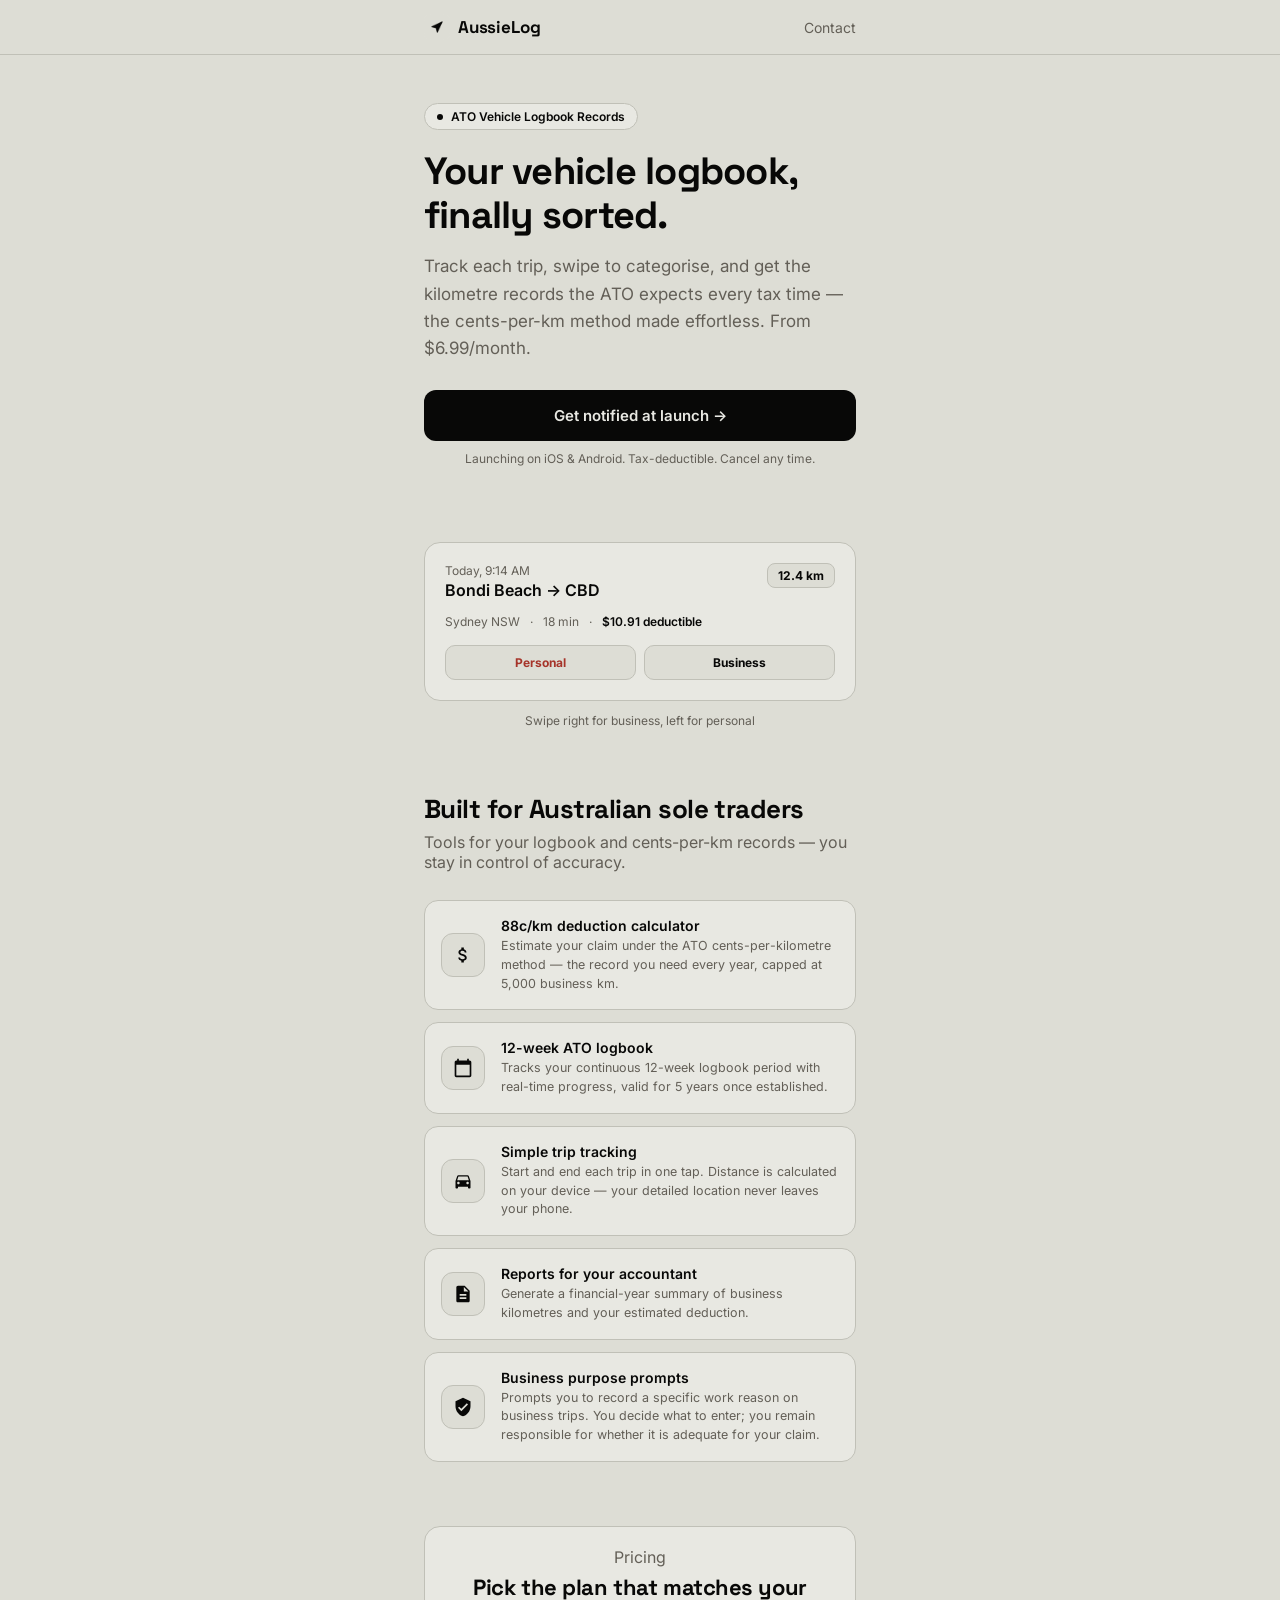
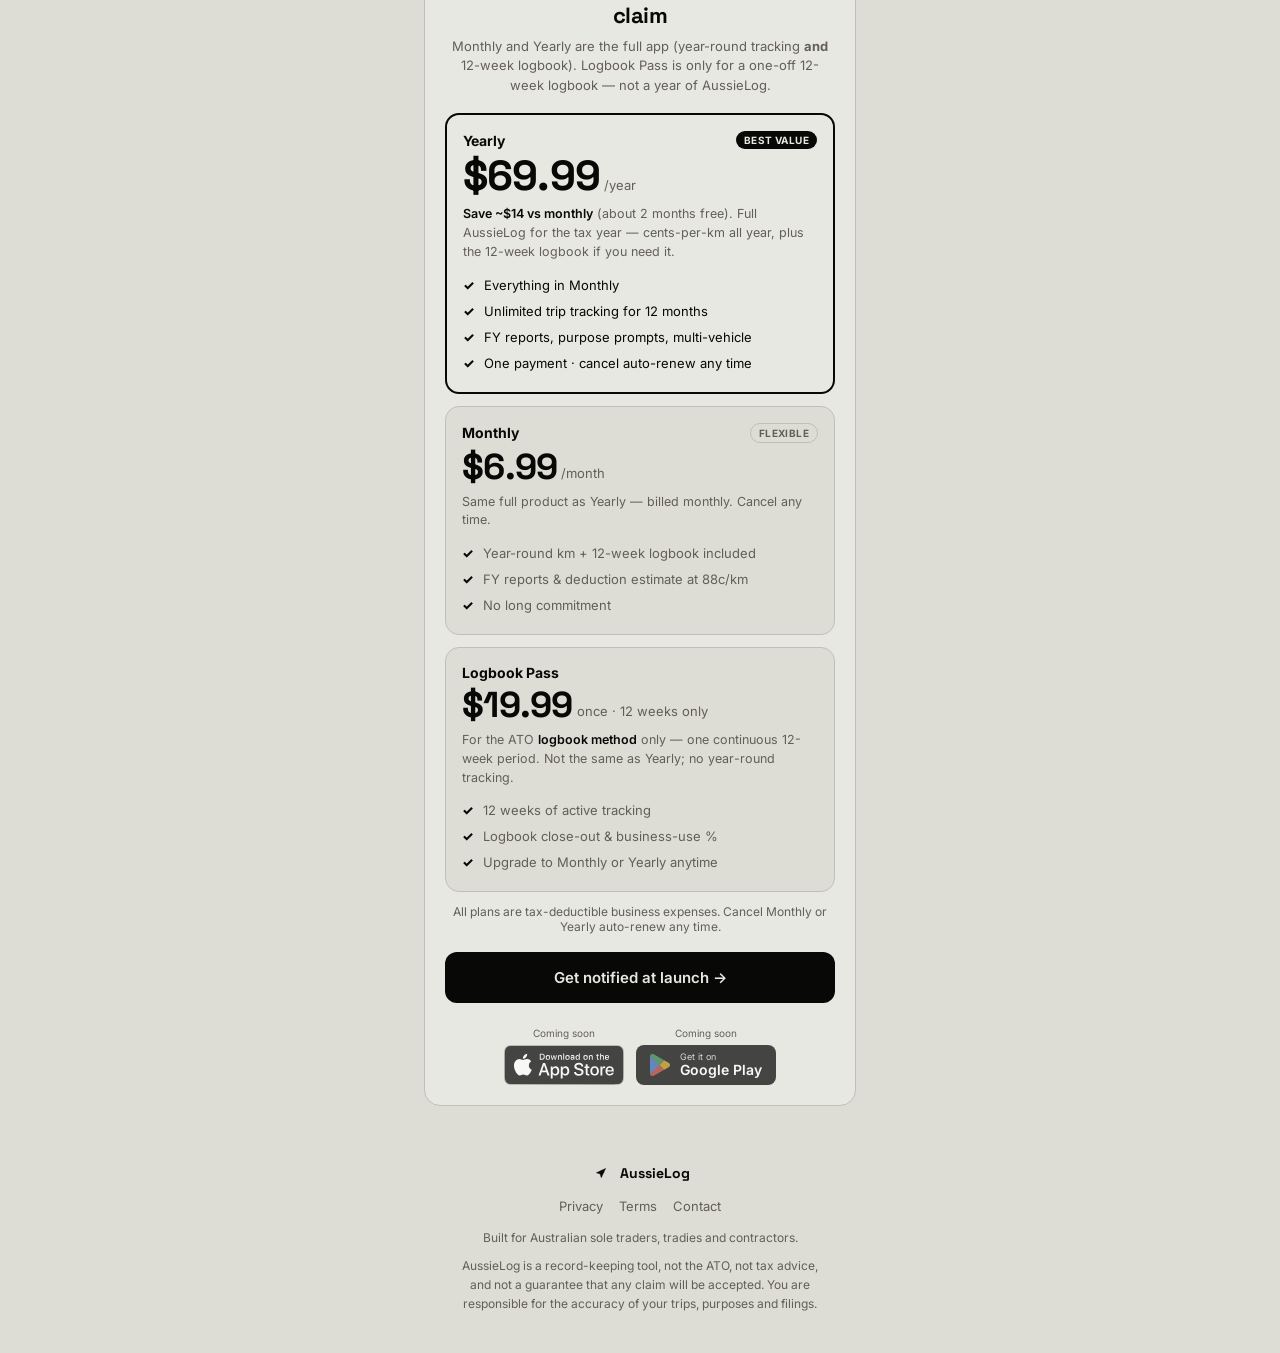
==== index.html @ 32562e26 "AussieLog marketing site (mirrored from private repo docs/) Co-Authored-By: Claude Fable 5 <noreply@" ====
<!DOCTYPE html>
<html lang="en">
<head>
<meta charset="UTF-8" />
<meta name="viewport" content="width=device-width, initial-scale=1.0" />
<title>AussieLog — The Frictionless ATO Vehicle Logbook</title>
<meta name="description" content="AussieLog helps Australian sole traders, tradies and contractors keep the kilometre records the ATO expects — swipe to categorise trips, generate reports, and estimate your deduction." />
<meta property="og:title" content="AussieLog — The Frictionless ATO Vehicle Logbook" />
<meta property="og:description" content="Swipe to categorise trips. Auto-generate record-keeping reports. From $6.99/month." />
<meta property="og:type" content="website" />
<meta property="og:image" content="icon.png" />
<link rel="icon" type="image/png" href="icon.png" />
<link rel="preconnect" href="https://fonts.googleapis.com">
<link rel="preconnect" href="https://fonts.gstatic.com" crossorigin>
<link href="https://fonts.googleapis.com/css2?family=Inter:wght@400;500;600;700;800&family=Space+Grotesk:wght@500;600;700&display=swap" rel="stylesheet">
<style>
  :root {
    --bg: #DDDDD5;
    --bg-alt: #E4E3DD;
    --card: #E8E8E2;
    --border: #C0C0B7;
    --muted: #635F57;
    --fg: #080807;
    --primary: #080807;
    --primary-hover: #2a2a27;
    --destructive: #A6342A;
  }
  * { box-sizing: border-box; }
  body {
    margin: 0;
    background: var(--bg);
    color: var(--fg);
    font-family: 'Inter', system-ui, -apple-system, sans-serif;
    -webkit-font-smoothing: antialiased;
  }
  h1, h2, h3 { font-family: 'Space Grotesk', 'Inter', system-ui, -apple-system, sans-serif; }
  .wrap { max-width: 480px; margin: 0 auto; padding: 0 24px; }
  nav {
    position: sticky; top: 0; z-index: 50;
    background: rgba(221, 221, 213, 0.85);
    backdrop-filter: blur(8px);
    border-bottom: 1px solid var(--border);
  }
  nav .wrap { display: flex; align-items: center; justify-content: space-between; padding: 14px 24px; }
  .brand { display: flex; align-items: center; gap: 8px; font-weight: 700; font-size: 17px; letter-spacing: -0.01em; font-family: 'Space Grotesk', sans-serif; }
  .brand img { width: 26px; height: 26px; border-radius: 7px; }
  .nav-link { color: var(--muted); text-decoration: none; font-size: 14px; }
  .nav-link:hover { color: var(--fg); }

  .badge {
    display: inline-flex; align-items: center; gap: 8px;
    background: var(--card); border: 1px solid var(--border);
    border-radius: 999px; padding: 5px 12px; font-size: 12px; font-weight: 600; color: var(--fg);
    margin-bottom: 20px;
  }
  .dot { width: 6px; height: 6px; border-radius: 50%; background: var(--primary); }

  h1 { font-size: 38px; font-weight: 700; line-height: 1.15; letter-spacing: -0.02em; margin: 0 0 16px; }
  h1 span { color: var(--fg); }
  .lead { font-size: 17px; color: var(--muted); line-height: 1.6; margin: 0 0 28px; }

  .btn {
    display: inline-flex; align-items: center; justify-content: center; gap: 8px;
    width: 100%; padding: 16px; border-radius: 12px; font-weight: 600; font-size: 15px;
    text-decoration: none; border: none; cursor: pointer;
  }
  .btn-primary { background: var(--primary); color: var(--card); }
  .btn-primary:hover { background: var(--primary-hover); }
  .fine { text-align: center; font-size: 12px; color: var(--muted); margin-top: 10px; }

  section { padding: 64px 0 0; }
  .card {
    background: var(--card); border: 1px solid var(--border); border-radius: 16px; padding: 20px;
  }
  .demo-card { position: relative; }
  .demo-row { display: flex; align-items: flex-start; justify-content: space-between; margin-bottom: 14px; }
  .demo-time { font-size: 12px; color: var(--muted); margin: 0 0 2px; }
  .demo-route { font-weight: 600; margin: 0; }
  .pill { background: var(--bg); border: 1px solid var(--border); border-radius: 8px; padding: 4px 10px; font-size: 12px; font-weight: 700; color: var(--fg); white-space: nowrap; }
  .demo-meta { display: flex; gap: 10px; align-items: center; font-size: 12px; color: var(--muted); margin-bottom: 16px; flex-wrap: wrap; }
  .demo-meta .accent { color: var(--fg); font-weight: 600; }
  .swipe-row { display: flex; gap: 8px; }
  .swipe-btn { flex: 1; text-align: center; border-radius: 10px; padding: 9px; font-size: 12px; font-weight: 700; }
  .swipe-personal { background: var(--bg); border: 1px solid var(--border); color: var(--destructive); }
  .swipe-business { background: var(--bg); border: 1px solid var(--border); color: var(--fg); }
  .swipe-hint { text-align: center; font-size: 12px; color: var(--muted); margin: 12px 0 0; }

  h2 { font-size: 26px; font-weight: 700; letter-spacing: -0.02em; margin: 0 0 6px; }
  .sub { color: var(--muted); margin: 0 0 28px; }
  .feature-grid { display: grid; gap: 12px; }
  .feature { display: flex; gap: 16px; align-items: center; background: var(--card); border: 1px solid var(--border); border-radius: 14px; padding: 16px; }
  .feature .icon { width: 44px; height: 44px; border-radius: 12px; background: var(--bg); border: 1px solid var(--border); display: flex; align-items: center; justify-content: center; flex-shrink: 0; }
  .feature .title { font-weight: 600; font-size: 14px; margin: 0 0 3px; }
  .feature .desc { font-size: 12.5px; color: var(--muted); line-height: 1.5; margin: 0; }

  .pricing { text-align: center; }
  .pricing-intro { color: var(--muted); font-size: 13px; line-height: 1.5; margin: 0 0 18px; }
  .plan {
    text-align: left; border: 1px solid var(--border); border-radius: 14px;
    padding: 16px; margin: 0 0 12px; background: var(--bg);
  }
  .plan-primary { border: 2px solid var(--fg); background: var(--card); }
  .plan-head { display: flex; align-items: center; justify-content: space-between; gap: 8px; margin-bottom: 4px; }
  .plan-name { font-weight: 700; font-size: 14px; margin: 0; }
  .plan-badge {
    font-size: 10px; font-weight: 700; text-transform: uppercase; letter-spacing: 0.04em;
    background: var(--fg); color: var(--card); border-radius: 999px; padding: 3px 8px; white-space: nowrap;
  }
  .price-row { display: flex; align-items: flex-end; gap: 4px; margin: 6px 0 8px; }
  .price { font-size: 36px; font-weight: 700; line-height: 1; font-family: 'Space Grotesk', sans-serif; letter-spacing: -0.02em; }
  .plan-primary .price { font-size: 42px; }
  .price-sub { color: var(--muted); font-size: 13px; padding-bottom: 4px; }
  .plan-for { font-size: 12.5px; color: var(--muted); line-height: 1.5; margin: 0 0 10px; }
  .plan-for strong { color: var(--fg); font-weight: 600; }
  .price-note { color: var(--muted); font-size: 12px; margin: 8px 0 18px; }
  ul.checklist { list-style: none; padding: 0; margin: 0; text-align: left; }
  ul.checklist li { display: flex; gap: 10px; align-items: flex-start; font-size: 13px; padding: 5px 0; color: var(--muted); }
  .plan-primary ul.checklist li { color: var(--fg); }
  ul.checklist li::before { content: "✓"; color: var(--fg); font-weight: 800; flex-shrink: 0; }

  .stores { display: flex; gap: 12px; justify-content: center; margin-top: 24px; flex-wrap: wrap; align-items: center; }
  .store-badge { position: relative; display: inline-flex; flex-direction: column; align-items: center; gap: 6px; }
  .store-badge .badge-soon { font-size: 10px; color: var(--muted); }
  .store-badge img { height: 40px; display: block; opacity: 0.7; }
  .gplay-badge { display: inline-flex; align-items: center; gap: 10px; background: #000; border-radius: 8px; padding: 8px 14px; height: 40px; box-sizing: border-box; opacity: 0.7; }
  .gplay-badge img { height: 22px; width: auto; }
  .gplay-badge .gplay-text { text-align: left; line-height: 1.2; }
  .gplay-badge .gplay-sub { font-size: 9px; color: #ccc; display: block; }
  .gplay-badge .gplay-name { font-size: 14px; font-weight: 600; color: #fff; display: block; }

  footer { padding: 56px 0 40px; text-align: center; }
  .footer-brand { display: flex; align-items: center; justify-content: center; gap: 8px; margin-bottom: 10px; font-weight: 700; font-size: 14px; font-family: 'Space Grotesk', sans-serif; }
  .footer-brand img { width: 22px; height: 22px; border-radius: 6px; }
  .footer-links { display: flex; gap: 16px; justify-content: center; margin: 14px 0; }
  .footer-links a { color: var(--muted); font-size: 13px; text-decoration: none; }
  .footer-links a:hover { color: var(--fg); }
  .footer-note { font-size: 12px; color: var(--muted); line-height: 1.6; max-width: 360px; margin: 0 auto; }
</style>
</head>
<body>

<nav>
  <div class="wrap">
    <div class="brand"><img src="icon.png" alt="AussieLog" /> AussieLog</div>
    <a class="nav-link" href="mailto:aussielog.info@gmail.com?subject=AussieLog">Contact</a>
  </div>
</nav>

<div class="wrap">

  <section style="padding-top:48px;">
    <span class="badge"><span class="dot"></span> ATO Vehicle Logbook Records</span>
    <h1>Your vehicle logbook,<br><span>finally sorted.</span></h1>
    <p class="lead">Track each trip, swipe to categorise, and get the kilometre records the ATO expects every tax time — the cents-per-km method made effortless. From $6.99/month.</p>
    <a class="btn btn-primary" href="mailto:aussielog.info@gmail.com?subject=Notify%20me%20when%20AussieLog%20launches">Get notified at launch →</a>
    <p class="fine">Launching on iOS &amp; Android. Tax-deductible. Cancel any time.</p>
  </section>

  <section>
    <div class="card demo-card">
      <div class="demo-row">
        <div>
          <p class="demo-time">Today, 9:14 AM</p>
          <p class="demo-route">Bondi Beach → CBD</p>
        </div>
        <div class="pill">12.4 km</div>
      </div>
      <div class="demo-meta">
        <span>Sydney NSW</span><span>·</span><span>18 min</span><span>·</span><span class="accent">$10.91 deductible</span>
      </div>
      <div class="swipe-row">
        <div class="swipe-btn swipe-personal">Personal</div>
        <div class="swipe-btn swipe-business">Business</div>
      </div>
    </div>
    <p class="swipe-hint">Swipe right for business, left for personal</p>
  </section>

  <section>
    <h2>Built for Australian sole traders</h2>
    <p class="sub">Tools for your logbook and cents-per-km records — you stay in control of accuracy.</p>
    <div class="feature-grid">
      <div class="feature">
        <div class="icon"><svg width="20" height="20" viewBox="0 0 24 24" fill="#080807"><path d="M11.8 10.9c-2.27-.59-3-1.2-3-2.15 0-1.09 1.01-1.85 2.7-1.85 1.78 0 2.44.85 2.5 2.1h2.21c-.07-1.72-1.12-3.3-3.21-3.81V3h-3v2.16c-1.94.42-3.5 1.68-3.5 3.61 0 2.31 1.91 3.46 4.7 4.13 2.5.6 3 1.48 3 2.41 0 .69-.49 1.79-2.7 1.79-2.06 0-2.87-.92-2.98-2.1h-2.2c.12 2.19 1.76 3.42 3.68 3.83V21h3v-2.15c1.95-.37 3.5-1.5 3.5-3.55 0-2.84-2.43-3.81-4.7-4.4z"/></svg></div>
        <div><p class="title">88c/km deduction calculator</p><p class="desc">Estimate your claim under the ATO cents-per-kilometre method — the record you need every year, capped at 5,000 business km.</p></div>
      </div>
      <div class="feature">
        <div class="icon"><svg width="20" height="20" viewBox="0 0 24 24" fill="#080807"><path d="M20 3h-1V1h-2v2H7V1H5v2H4c-1.1 0-2 .9-2 2v16c0 1.1.9 2 2 2h16c1.1 0 2-.9 2-2V5c0-1.1-.9-2-2-2zm0 18H4V8h16v13z"/></svg></div>
        <div><p class="title">12-week ATO logbook</p><p class="desc">Tracks your continuous 12-week logbook period with real-time progress, valid for 5 years once established.</p></div>
      </div>
      <div class="feature">
        <div class="icon"><svg width="20" height="20" viewBox="0 0 24 24" fill="#080807"><path d="M18.92 6.01C18.72 5.42 18.16 5 17.5 5h-11c-.66 0-1.21.42-1.42 1.01L3 12v8c0 .55.45 1 1 1h1c.55 0 1-.45 1-1v-1h12v1c0 .55.45 1 1 1h1c.55 0 1-.45 1-1v-8l-2.08-5.99zM6.5 16c-.83 0-1.5-.67-1.5-1.5S5.67 13 6.5 13s1.5.67 1.5 1.5S7.33 16 6.5 16zm11 0c-.83 0-1.5-.67-1.5-1.5s.67-1.5 1.5-1.5 1.5.67 1.5 1.5-.67 1.5-1.5 1.5zM5 11l1.5-4.5h11L19 11H5z"/></svg></div>
        <div><p class="title">Simple trip tracking</p><p class="desc">Start and end each trip in one tap. Distance is calculated on your device — your detailed location never leaves your phone.</p></div>
      </div>
      <div class="feature">
        <div class="icon"><svg width="20" height="20" viewBox="0 0 24 24" fill="#080807"><path d="M14 2H6c-1.1 0-1.99.9-1.99 2L4 20c0 1.1.89 2 1.99 2H18c1.1 0 2-.9 2-2V8l-6-6zm2 16H8v-2h8v2zm0-4H8v-2h8v2zm-3-5V3.5L18.5 9H13z"/></svg></div>
        <div><p class="title">Reports for your accountant</p><p class="desc">Generate a financial-year summary of business kilometres and your estimated deduction.</p></div>
      </div>
      <div class="feature">
        <div class="icon"><svg width="20" height="20" viewBox="0 0 24 24" fill="#080807"><path d="M12 1L3 5v6c0 5.55 3.84 10.74 9 12 5.16-1.26 9-6.45 9-12V5l-9-4zm-2 16l-4-4 1.41-1.41L10 14.17l6.59-6.59L18 9l-8 8z"/></svg></div>
        <div><p class="title">Business purpose prompts</p><p class="desc">Prompts you to record a specific work reason on business trips. You decide what to enter; you remain responsible for whether it is adequate for your claim.</p></div>
      </div>
    </div>
  </section>

  <section>
    <div class="card pricing">
      <p class="sub" style="margin-bottom:6px;">Pricing</p>
      <h2 style="font-size:22px;margin-bottom:8px;">Pick the plan that matches your claim</h2>
      <p class="pricing-intro">Monthly and Yearly are the full app (year-round tracking <strong>and</strong> 12-week logbook). Logbook Pass is only for a one-off 12-week logbook — not a year of AussieLog.</p>

      <div class="plan plan-primary">
        <div class="plan-head">
          <p class="plan-name">Yearly</p>
          <span class="plan-badge">Best value</span>
        </div>
        <div class="price-row"><span class="price">$69.99</span><span class="price-sub">/year</span></div>
        <p class="plan-for"><strong>Save ~$14 vs monthly</strong> (about 2 months free). Full AussieLog for the tax year — cents-per-km all year, plus the 12-week logbook if you need it.</p>
        <ul class="checklist">
          <li>Everything in Monthly</li>
          <li>Unlimited trip tracking for 12 months</li>
          <li>FY reports, purpose prompts, multi-vehicle</li>
          <li>One payment · cancel auto-renew any time</li>
        </ul>
      </div>

      <div class="plan">
        <div class="plan-head">
          <p class="plan-name">Monthly</p>
          <span class="plan-badge" style="background:transparent;color:var(--muted);border:1px solid var(--border);">Flexible</span>
        </div>
        <div class="price-row"><span class="price">$6.99</span><span class="price-sub">/month</span></div>
        <p class="plan-for">Same full product as Yearly — billed monthly. Cancel any time.</p>
        <ul class="checklist">
          <li>Year-round km + 12-week logbook included</li>
          <li>FY reports &amp; deduction estimate at 88c/km</li>
          <li>No long commitment</li>
        </ul>
      </div>

      <div class="plan">
        <div class="plan-head">
          <p class="plan-name">Logbook Pass</p>
        </div>
        <div class="price-row"><span class="price">$19.99</span><span class="price-sub">once · 12 weeks only</span></div>
        <p class="plan-for">For the ATO <strong>logbook method</strong> only — one continuous 12-week period. Not the same as Yearly; no year-round tracking.</p>
        <ul class="checklist">
          <li>12 weeks of active tracking</li>
          <li>Logbook close-out &amp; business-use %</li>
          <li>Upgrade to Monthly or Yearly anytime</li>
        </ul>
      </div>

      <p class="price-note">All plans are tax-deductible business expenses. Cancel Monthly or Yearly auto-renew any time.</p>
      <a class="btn btn-primary" href="mailto:aussielog.info@gmail.com?subject=Notify%20me%20when%20AussieLog%20launches">Get notified at launch →</a>
      <div class="stores">
        <span class="store-badge">
          <span class="badge-soon">Coming soon</span>
          <img src="badge-appstore.svg" alt="Download on the App Store" />
        </span>
        <span class="store-badge">
          <span class="badge-soon">Coming soon</span>
          <span class="gplay-badge">
            <img src="badge-googleplay.svg" alt="" />
            <span class="gplay-text">
              <span class="gplay-sub">Get it on</span>
              <span class="gplay-name">Google Play</span>
            </span>
          </span>
        </span>
      </div>
    </div>
  </section>

  <footer>
    <div class="footer-brand"><img src="icon.png" alt="AussieLog" /> AussieLog</div>
    <div class="footer-links">
      <a href="privacy.html">Privacy</a>
      <a href="terms.html">Terms</a>
      <a href="mailto:aussielog.info@gmail.com">Contact</a>
    </div>
    <p class="footer-note">Built for Australian sole traders, tradies and contractors.</p>
    <p class="footer-note" style="margin-top:8px;">AussieLog is a record-keeping tool, not the ATO, not tax advice, and not a guarantee that any claim will be accepted. You are responsible for the accuracy of your trips, purposes and filings.</p>
  </footer>

</div>
</body>
</html>
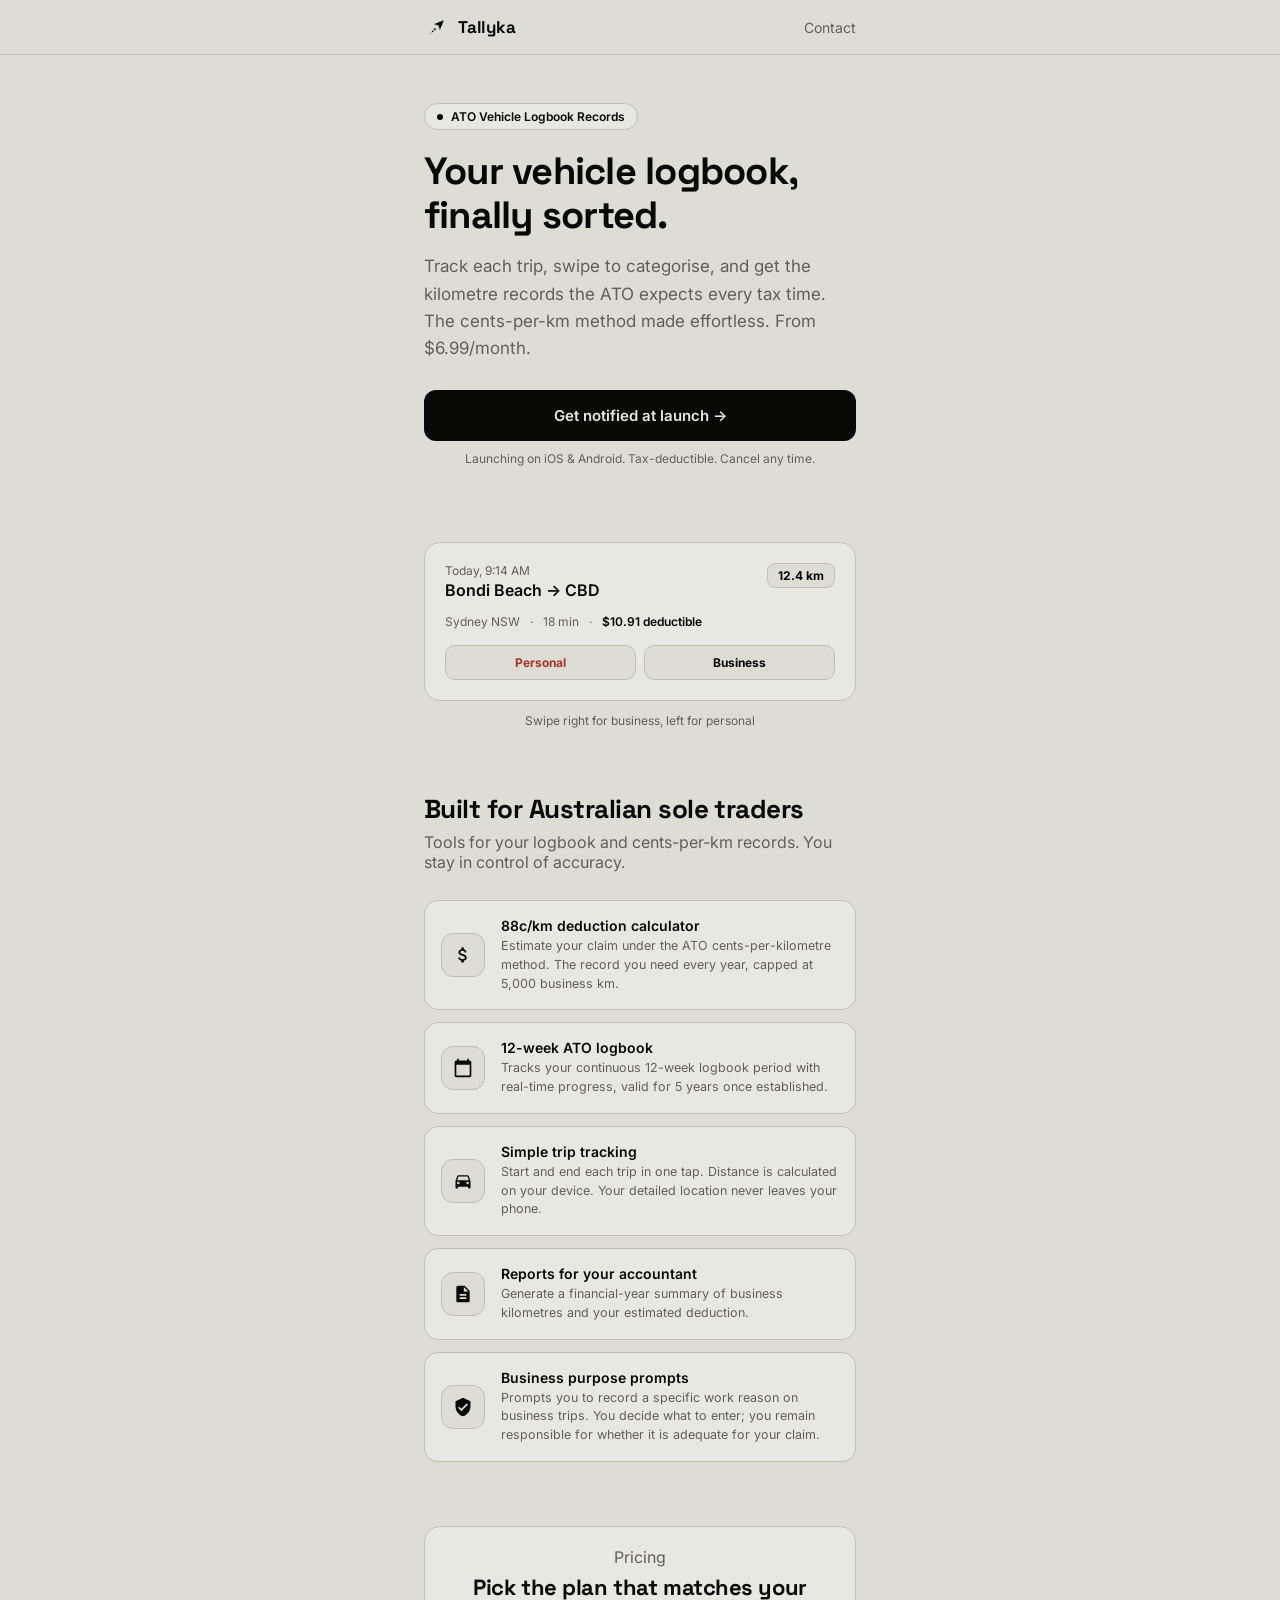
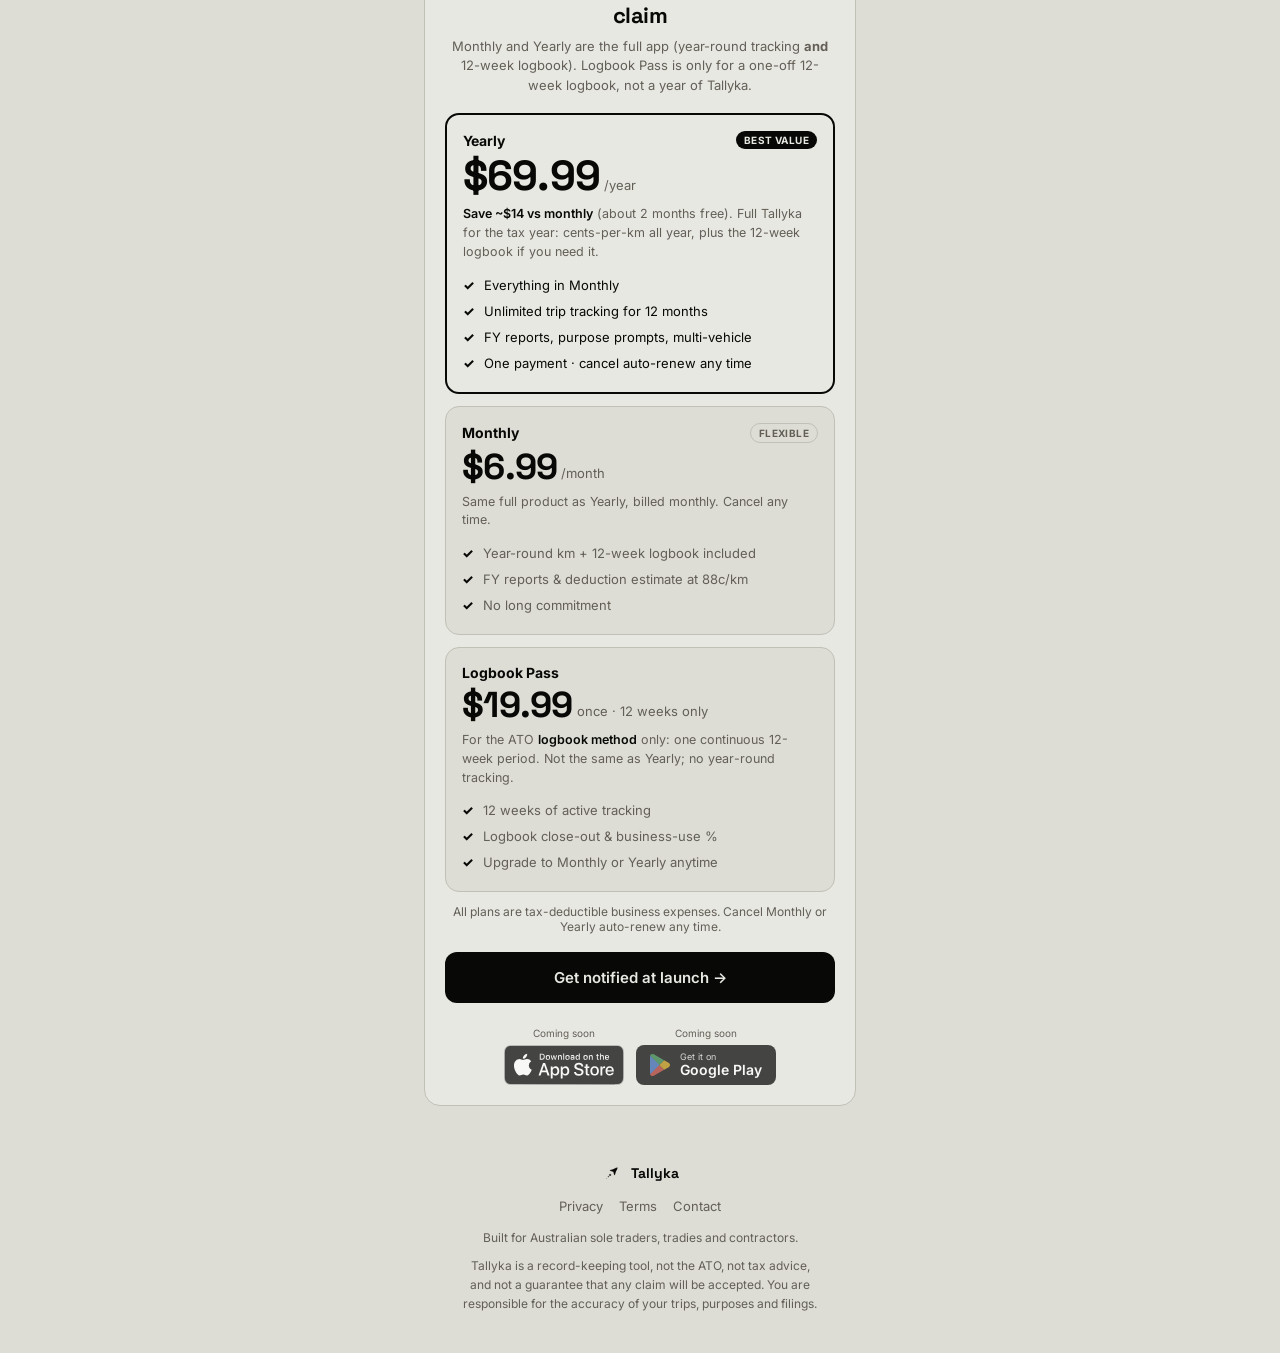
==== commit abfed30f: "Sync site from private repo docs/ (2026-08-04)" ====
--- a/index.html
+++ b/index.html
@@ -3,9 +3,9 @@
 <head>
 <meta charset="UTF-8" />
 <meta name="viewport" content="width=device-width, initial-scale=1.0" />
-<title>AussieLog — The Frictionless ATO Vehicle Logbook</title>
-<meta name="description" content="AussieLog helps Australian sole traders, tradies and contractors keep the kilometre records the ATO expects — swipe to categorise trips, generate reports, and estimate your deduction." />
-<meta property="og:title" content="AussieLog — The Frictionless ATO Vehicle Logbook" />
+<title>Tallyka | The Frictionless ATO Vehicle Logbook</title>
+<meta name="description" content="Tallyka helps Australian sole traders, tradies and contractors keep the kilometre records the ATO expects. Swipe to categorise trips, generate reports, and estimate your deduction." />
+<meta property="og:title" content="Tallyka | The Frictionless ATO Vehicle Logbook" />
 <meta property="og:description" content="Swipe to categorise trips. Auto-generate record-keeping reports. From $6.99/month." />
 <meta property="og:type" content="website" />
 <meta property="og:image" content="icon.png" />
@@ -141,8 +141,8 @@
 
 <nav>
   <div class="wrap">
-    <div class="brand"><img src="icon.png" alt="AussieLog" /> AussieLog</div>
-    <a class="nav-link" href="mailto:aussielog.info@gmail.com?subject=AussieLog">Contact</a>
+    <div class="brand"><img src="icon.png" alt="Tallyka" /> Tallyka</div>
+    <a class="nav-link" href="mailto:tallyka.info@gmail.com?subject=Tallyka">Contact</a>
   </div>
 </nav>
 
@@ -151,8 +151,8 @@
   <section style="padding-top:48px;">
     <span class="badge"><span class="dot"></span> ATO Vehicle Logbook Records</span>
     <h1>Your vehicle logbook,<br><span>finally sorted.</span></h1>
-    <p class="lead">Track each trip, swipe to categorise, and get the kilometre records the ATO expects every tax time — the cents-per-km method made effortless. From $6.99/month.</p>
-    <a class="btn btn-primary" href="mailto:aussielog.info@gmail.com?subject=Notify%20me%20when%20AussieLog%20launches">Get notified at launch →</a>
+    <p class="lead">Track each trip, swipe to categorise, and get the kilometre records the ATO expects every tax time. The cents-per-km method made effortless. From $6.99/month.</p>
+    <a class="btn btn-primary" href="mailto:tallyka.info@gmail.com?subject=Notify%20me%20when%20Tallyka%20launches">Get notified at launch →</a>
     <p class="fine">Launching on iOS &amp; Android. Tax-deductible. Cancel any time.</p>
   </section>
 
@@ -178,11 +178,11 @@
 
   <section>
     <h2>Built for Australian sole traders</h2>
-    <p class="sub">Tools for your logbook and cents-per-km records — you stay in control of accuracy.</p>
+    <p class="sub">Tools for your logbook and cents-per-km records. You stay in control of accuracy.</p>
     <div class="feature-grid">
       <div class="feature">
         <div class="icon"><svg width="20" height="20" viewBox="0 0 24 24" fill="#080807"><path d="M11.8 10.9c-2.27-.59-3-1.2-3-2.15 0-1.09 1.01-1.85 2.7-1.85 1.78 0 2.44.85 2.5 2.1h2.21c-.07-1.72-1.12-3.3-3.21-3.81V3h-3v2.16c-1.94.42-3.5 1.68-3.5 3.61 0 2.31 1.91 3.46 4.7 4.13 2.5.6 3 1.48 3 2.41 0 .69-.49 1.79-2.7 1.79-2.06 0-2.87-.92-2.98-2.1h-2.2c.12 2.19 1.76 3.42 3.68 3.83V21h3v-2.15c1.95-.37 3.5-1.5 3.5-3.55 0-2.84-2.43-3.81-4.7-4.4z"/></svg></div>
-        <div><p class="title">88c/km deduction calculator</p><p class="desc">Estimate your claim under the ATO cents-per-kilometre method — the record you need every year, capped at 5,000 business km.</p></div>
+        <div><p class="title">88c/km deduction calculator</p><p class="desc">Estimate your claim under the ATO cents-per-kilometre method. The record you need every year, capped at 5,000 business km.</p></div>
       </div>
       <div class="feature">
         <div class="icon"><svg width="20" height="20" viewBox="0 0 24 24" fill="#080807"><path d="M20 3h-1V1h-2v2H7V1H5v2H4c-1.1 0-2 .9-2 2v16c0 1.1.9 2 2 2h16c1.1 0 2-.9 2-2V5c0-1.1-.9-2-2-2zm0 18H4V8h16v13z"/></svg></div>
@@ -190,7 +190,7 @@
       </div>
       <div class="feature">
         <div class="icon"><svg width="20" height="20" viewBox="0 0 24 24" fill="#080807"><path d="M18.92 6.01C18.72 5.42 18.16 5 17.5 5h-11c-.66 0-1.21.42-1.42 1.01L3 12v8c0 .55.45 1 1 1h1c.55 0 1-.45 1-1v-1h12v1c0 .55.45 1 1 1h1c.55 0 1-.45 1-1v-8l-2.08-5.99zM6.5 16c-.83 0-1.5-.67-1.5-1.5S5.67 13 6.5 13s1.5.67 1.5 1.5S7.33 16 6.5 16zm11 0c-.83 0-1.5-.67-1.5-1.5s.67-1.5 1.5-1.5 1.5.67 1.5 1.5-.67 1.5-1.5 1.5zM5 11l1.5-4.5h11L19 11H5z"/></svg></div>
-        <div><p class="title">Simple trip tracking</p><p class="desc">Start and end each trip in one tap. Distance is calculated on your device — your detailed location never leaves your phone.</p></div>
+        <div><p class="title">Simple trip tracking</p><p class="desc">Start and end each trip in one tap. Distance is calculated on your device. Your detailed location never leaves your phone.</p></div>
       </div>
       <div class="feature">
         <div class="icon"><svg width="20" height="20" viewBox="0 0 24 24" fill="#080807"><path d="M14 2H6c-1.1 0-1.99.9-1.99 2L4 20c0 1.1.89 2 1.99 2H18c1.1 0 2-.9 2-2V8l-6-6zm2 16H8v-2h8v2zm0-4H8v-2h8v2zm-3-5V3.5L18.5 9H13z"/></svg></div>
@@ -207,7 +207,7 @@
     <div class="card pricing">
       <p class="sub" style="margin-bottom:6px;">Pricing</p>
       <h2 style="font-size:22px;margin-bottom:8px;">Pick the plan that matches your claim</h2>
-      <p class="pricing-intro">Monthly and Yearly are the full app (year-round tracking <strong>and</strong> 12-week logbook). Logbook Pass is only for a one-off 12-week logbook — not a year of AussieLog.</p>
+      <p class="pricing-intro">Monthly and Yearly are the full app (year-round tracking <strong>and</strong> 12-week logbook). Logbook Pass is only for a one-off 12-week logbook, not a year of Tallyka.</p>
 
       <div class="plan plan-primary">
         <div class="plan-head">
@@ -215,7 +215,7 @@
           <span class="plan-badge">Best value</span>
         </div>
         <div class="price-row"><span class="price">$69.99</span><span class="price-sub">/year</span></div>
-        <p class="plan-for"><strong>Save ~$14 vs monthly</strong> (about 2 months free). Full AussieLog for the tax year — cents-per-km all year, plus the 12-week logbook if you need it.</p>
+        <p class="plan-for"><strong>Save ~$14 vs monthly</strong> (about 2 months free). Full Tallyka for the tax year: cents-per-km all year, plus the 12-week logbook if you need it.</p>
         <ul class="checklist">
           <li>Everything in Monthly</li>
           <li>Unlimited trip tracking for 12 months</li>
@@ -230,7 +230,7 @@
           <span class="plan-badge" style="background:transparent;color:var(--muted);border:1px solid var(--border);">Flexible</span>
         </div>
         <div class="price-row"><span class="price">$6.99</span><span class="price-sub">/month</span></div>
-        <p class="plan-for">Same full product as Yearly — billed monthly. Cancel any time.</p>
+        <p class="plan-for">Same full product as Yearly, billed monthly. Cancel any time.</p>
         <ul class="checklist">
           <li>Year-round km + 12-week logbook included</li>
           <li>FY reports &amp; deduction estimate at 88c/km</li>
@@ -243,7 +243,7 @@
           <p class="plan-name">Logbook Pass</p>
         </div>
         <div class="price-row"><span class="price">$19.99</span><span class="price-sub">once · 12 weeks only</span></div>
-        <p class="plan-for">For the ATO <strong>logbook method</strong> only — one continuous 12-week period. Not the same as Yearly; no year-round tracking.</p>
+        <p class="plan-for">For the ATO <strong>logbook method</strong> only: one continuous 12-week period. Not the same as Yearly; no year-round tracking.</p>
         <ul class="checklist">
           <li>12 weeks of active tracking</li>
           <li>Logbook close-out &amp; business-use %</li>
@@ -252,7 +252,7 @@
       </div>
 
       <p class="price-note">All plans are tax-deductible business expenses. Cancel Monthly or Yearly auto-renew any time.</p>
-      <a class="btn btn-primary" href="mailto:aussielog.info@gmail.com?subject=Notify%20me%20when%20AussieLog%20launches">Get notified at launch →</a>
+      <a class="btn btn-primary" href="mailto:tallyka.info@gmail.com?subject=Notify%20me%20when%20Tallyka%20launches">Get notified at launch →</a>
       <div class="stores">
         <span class="store-badge">
           <span class="badge-soon">Coming soon</span>
@@ -273,14 +273,14 @@
   </section>
 
   <footer>
-    <div class="footer-brand"><img src="icon.png" alt="AussieLog" /> AussieLog</div>
+    <div class="footer-brand"><img src="icon.png" alt="Tallyka" /> Tallyka</div>
     <div class="footer-links">
       <a href="privacy.html">Privacy</a>
       <a href="terms.html">Terms</a>
-      <a href="mailto:aussielog.info@gmail.com">Contact</a>
+      <a href="mailto:tallyka.info@gmail.com">Contact</a>
     </div>
     <p class="footer-note">Built for Australian sole traders, tradies and contractors.</p>
-    <p class="footer-note" style="margin-top:8px;">AussieLog is a record-keeping tool, not the ATO, not tax advice, and not a guarantee that any claim will be accepted. You are responsible for the accuracy of your trips, purposes and filings.</p>
+    <p class="footer-note" style="margin-top:8px;">Tallyka is a record-keeping tool, not the ATO, not tax advice, and not a guarantee that any claim will be accepted. You are responsible for the accuracy of your trips, purposes and filings.</p>
   </footer>
 
 </div>
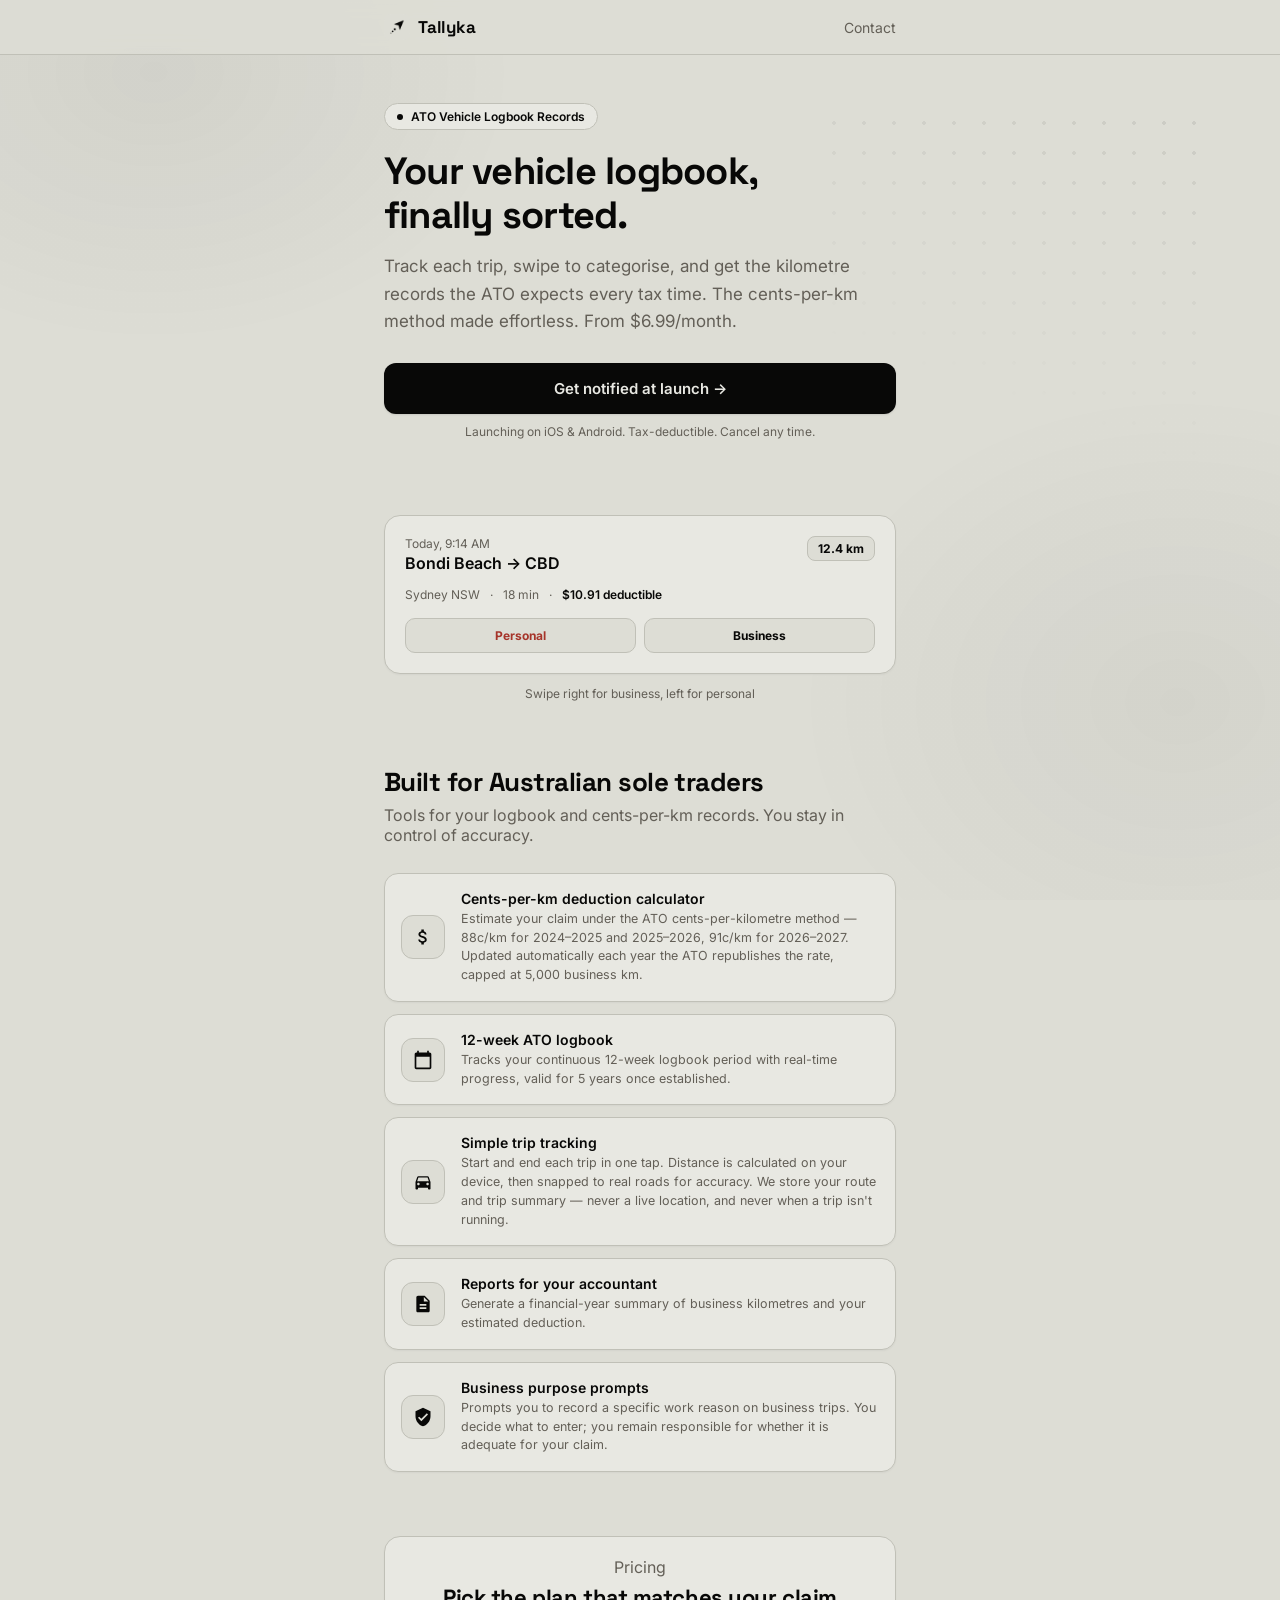
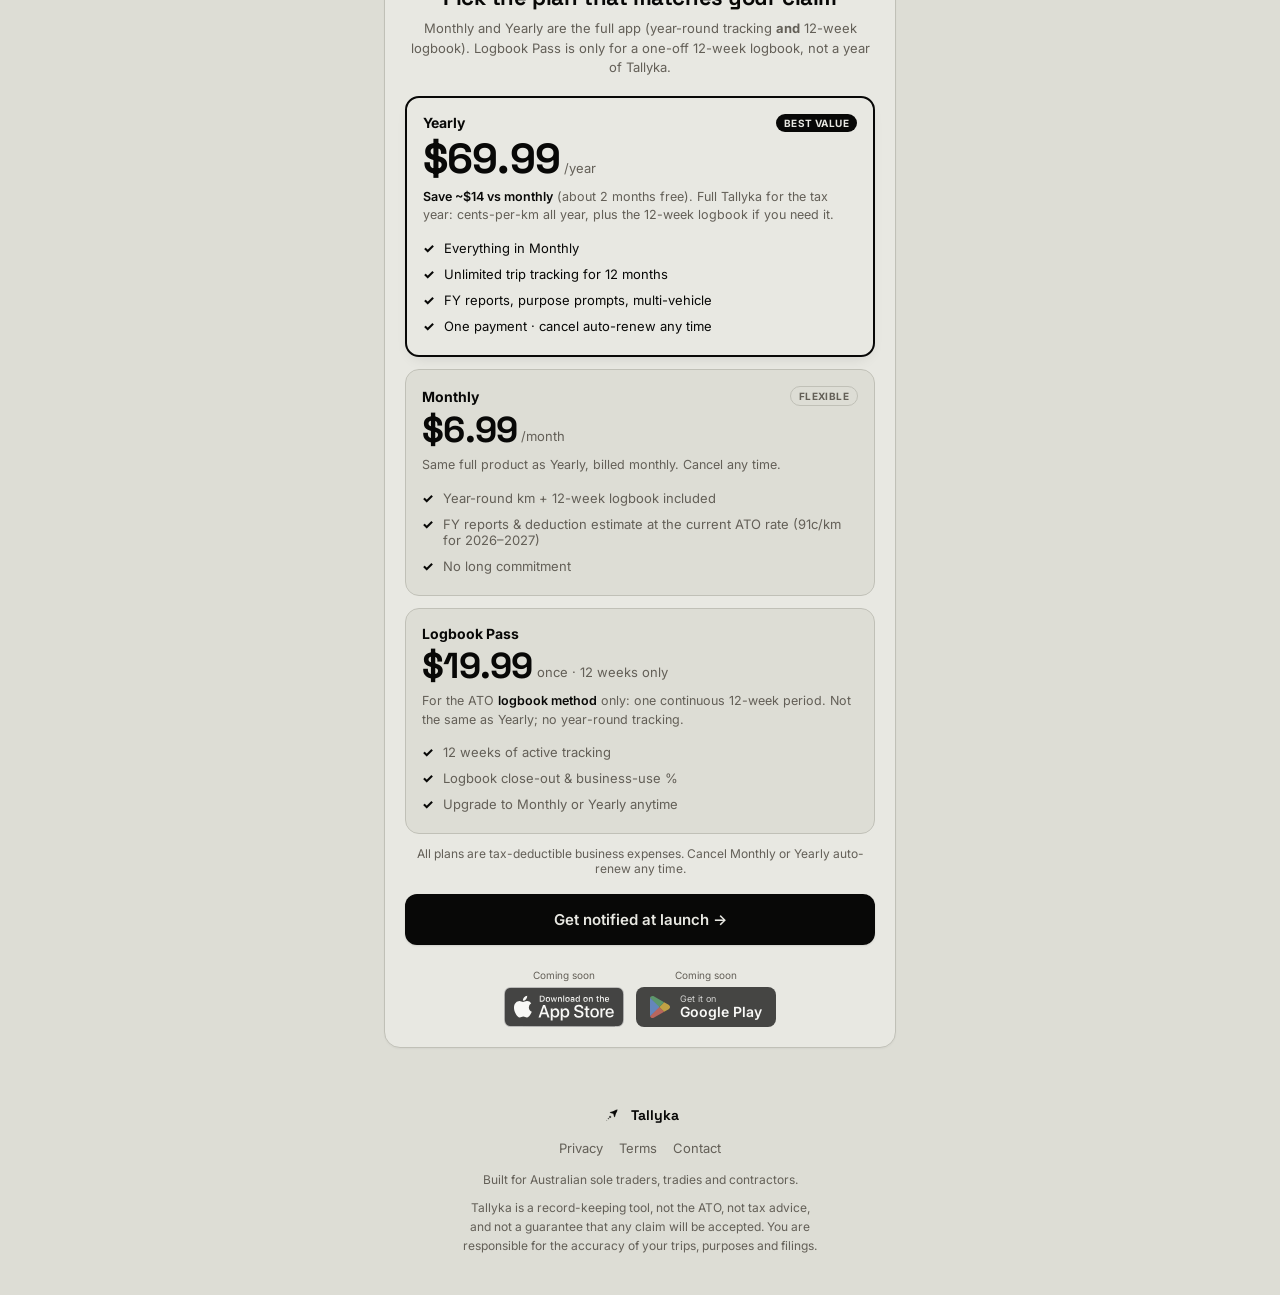
==== commit 7113d065: "Correct the location-storage claim; dark mode and desktop treatment privacy.html: the collection tab" ====
--- a/index.html
+++ b/index.html
@@ -3,6 +3,7 @@
 <head>
 <meta charset="UTF-8" />
 <meta name="viewport" content="width=device-width, initial-scale=1.0" />
+<meta name="referrer" content="strict-origin-when-cross-origin" />
 <title>Tallyka | The Frictionless ATO Vehicle Logbook</title>
 <meta name="description" content="Tallyka helps Australian sole traders, tradies and contractors keep the kilometre records the ATO expects. Swipe to categorise trips, generate reports, and estimate your deduction." />
 <meta property="og:title" content="Tallyka | The Frictionless ATO Vehicle Logbook" />
@@ -16,35 +17,68 @@
 <style>
   :root {
     --bg: #DDDDD5;
+    --bg-rgb: 221, 221, 213;
     --bg-alt: #E4E3DD;
     --card: #E8E8E2;
     --border: #C0C0B7;
     --muted: #635F57;
     --fg: #080807;
+    --fg-rgb: 8, 8, 7;
     --primary: #080807;
     --primary-hover: #2a2a27;
     --destructive: #A6342A;
   }
+  @media (prefers-color-scheme: dark) {
+    :root:not([data-theme="light"]) {
+      --bg: #18170F;
+      --bg-rgb: 24, 23, 15;
+      --bg-alt: #201F16;
+      --card: #23221A;
+      --border: #3B3929;
+      --muted: #A9A08C;
+      --fg: #F3F1E6;
+      --fg-rgb: 243, 241, 230;
+      --primary: #F3F1E6;
+      --primary-hover: #DCD9C9;
+      --destructive: #E27E6E;
+    }
+  }
+  :root[data-theme="dark"] {
+    --bg: #18170F;
+    --bg-rgb: 24, 23, 15;
+    --bg-alt: #201F16;
+    --card: #23221A;
+    --border: #3B3929;
+    --muted: #A9A08C;
+    --fg: #F3F1E6;
+    --fg-rgb: 243, 241, 230;
+    --primary: #F3F1E6;
+    --primary-hover: #DCD9C9;
+    --destructive: #E27E6E;
+  }
   * { box-sizing: border-box; }
+  html { background: var(--bg); }
   body {
     margin: 0;
     background: var(--bg);
     color: var(--fg);
     font-family: 'Inter', system-ui, -apple-system, sans-serif;
     -webkit-font-smoothing: antialiased;
+    position: relative;
   }
   h1, h2, h3 { font-family: 'Space Grotesk', 'Inter', system-ui, -apple-system, sans-serif; }
-  .wrap { max-width: 480px; margin: 0 auto; padding: 0 24px; }
+  .wrap { max-width: 480px; margin: 0 auto; padding: 0 24px; position: relative; z-index: 1; }
   nav {
     position: sticky; top: 0; z-index: 50;
-    background: rgba(221, 221, 213, 0.85);
+    background: rgba(var(--bg-rgb), 0.85);
     backdrop-filter: blur(8px);
     border-bottom: 1px solid var(--border);
   }
   nav .wrap { display: flex; align-items: center; justify-content: space-between; padding: 14px 24px; }
   .brand { display: flex; align-items: center; gap: 8px; font-weight: 700; font-size: 17px; letter-spacing: -0.01em; font-family: 'Space Grotesk', sans-serif; }
-  .brand img { width: 26px; height: 26px; border-radius: 7px; }
-  .nav-link { color: var(--muted); text-decoration: none; font-size: 14px; }
+  .brand img { width: 26px; height: 26px; border-radius: 7px; transition: transform 0.35s cubic-bezier(.34,1.56,.64,1); }
+  .brand:hover img { transform: rotate(8deg) scale(1.1); }
+  .nav-link { color: var(--muted); text-decoration: none; font-size: 14px; transition: color 0.2s; }
   .nav-link:hover { color: var(--fg); }
 
   .badge {
@@ -52,7 +86,9 @@
     background: var(--card); border: 1px solid var(--border);
     border-radius: 999px; padding: 5px 12px; font-size: 12px; font-weight: 600; color: var(--fg);
     margin-bottom: 20px;
-  }
+    transition: transform 0.2s, box-shadow 0.2s;
+  }
+  .badge:hover { transform: translateY(-1px); box-shadow: 0 4px 10px -4px rgba(8,8,7,0.25); }
   .dot { width: 6px; height: 6px; border-radius: 50%; background: var(--primary); }
 
   h1 { font-size: 38px; font-weight: 700; line-height: 1.15; letter-spacing: -0.02em; margin: 0 0 16px; }
@@ -64,42 +100,67 @@
     width: 100%; padding: 16px; border-radius: 12px; font-weight: 600; font-size: 15px;
     text-decoration: none; border: none; cursor: pointer;
   }
-  .btn-primary { background: var(--primary); color: var(--card); }
-  .btn-primary:hover { background: var(--primary-hover); }
+  .btn-primary {
+    background: var(--primary); color: var(--card);
+    box-shadow: 0 1px 2px rgba(8,8,7,0.1);
+    transition: background 0.2s, transform 0.2s cubic-bezier(.2,.8,.2,1), box-shadow 0.2s;
+  }
+  .btn-primary:hover { background: var(--primary-hover); transform: translateY(-2px); box-shadow: 0 12px 24px -8px rgba(8,8,7,0.4); }
+  .btn-primary:active { transform: translateY(0); box-shadow: 0 2px 6px -2px rgba(8,8,7,0.3); }
   .fine { text-align: center; font-size: 12px; color: var(--muted); margin-top: 10px; }
 
   section { padding: 64px 0 0; }
   .card {
     background: var(--card); border: 1px solid var(--border); border-radius: 16px; padding: 20px;
-  }
-  .demo-card { position: relative; }
+    box-shadow: 0 1px 2px rgba(8,8,7,0.04);
+  }
+  .demo-card { position: relative; transition: transform 0.3s cubic-bezier(.2,.8,.2,1), box-shadow 0.3s; }
+  .demo-card:hover { transform: translateY(-4px); box-shadow: 0 16px 32px -12px rgba(8,8,7,0.18); }
   .demo-row { display: flex; align-items: flex-start; justify-content: space-between; margin-bottom: 14px; }
   .demo-time { font-size: 12px; color: var(--muted); margin: 0 0 2px; }
   .demo-route { font-weight: 600; margin: 0; }
-  .pill { background: var(--bg); border: 1px solid var(--border); border-radius: 8px; padding: 4px 10px; font-size: 12px; font-weight: 700; color: var(--fg); white-space: nowrap; }
+  .pill { background: var(--bg); border: 1px solid var(--border); border-radius: 8px; padding: 4px 10px; font-size: 12px; font-weight: 700; color: var(--fg); white-space: nowrap; transition: transform 0.2s; }
+  .demo-card:hover .pill { transform: scale(1.06); }
   .demo-meta { display: flex; gap: 10px; align-items: center; font-size: 12px; color: var(--muted); margin-bottom: 16px; flex-wrap: wrap; }
   .demo-meta .accent { color: var(--fg); font-weight: 600; }
   .swipe-row { display: flex; gap: 8px; }
-  .swipe-btn { flex: 1; text-align: center; border-radius: 10px; padding: 9px; font-size: 12px; font-weight: 700; }
+  .swipe-btn { flex: 1; text-align: center; border-radius: 10px; padding: 9px; font-size: 12px; font-weight: 700; transition: transform 0.2s, box-shadow 0.2s; }
   .swipe-personal { background: var(--bg); border: 1px solid var(--border); color: var(--destructive); }
   .swipe-business { background: var(--bg); border: 1px solid var(--border); color: var(--fg); }
+  .swipe-btn:hover { transform: translateY(-2px); box-shadow: 0 6px 14px -6px rgba(8,8,7,0.25); }
   .swipe-hint { text-align: center; font-size: 12px; color: var(--muted); margin: 12px 0 0; }
 
   h2 { font-size: 26px; font-weight: 700; letter-spacing: -0.02em; margin: 0 0 6px; }
   .sub { color: var(--muted); margin: 0 0 28px; }
   .feature-grid { display: grid; gap: 12px; }
-  .feature { display: flex; gap: 16px; align-items: center; background: var(--card); border: 1px solid var(--border); border-radius: 14px; padding: 16px; }
-  .feature .icon { width: 44px; height: 44px; border-radius: 12px; background: var(--bg); border: 1px solid var(--border); display: flex; align-items: center; justify-content: center; flex-shrink: 0; }
+  .feature {
+    display: flex; gap: 16px; align-items: center; background: var(--card); border: 1px solid var(--border); border-radius: 14px; padding: 16px;
+    box-shadow: 0 1px 2px rgba(8,8,7,0.04);
+    transition: transform 0.3s cubic-bezier(.2,.8,.2,1), box-shadow 0.3s cubic-bezier(.2,.8,.2,1), border-color 0.3s;
+  }
+  .feature:hover { transform: translateY(-3px); box-shadow: 0 14px 28px -10px rgba(8,8,7,0.2); border-color: var(--fg); }
+  .feature .icon { width: 44px; height: 44px; border-radius: 12px; background: var(--bg); border: 1px solid var(--border); display: flex; align-items: center; justify-content: center; flex-shrink: 0; transition: transform 0.35s cubic-bezier(.34,1.56,.64,1), background 0.3s, border-color 0.3s; }
+  .feature:hover .icon { transform: scale(1.12) rotate(-6deg); background: var(--fg); border-color: var(--fg); }
+  .feature:hover .icon svg path { fill: var(--card); }
   .feature .title { font-weight: 600; font-size: 14px; margin: 0 0 3px; }
   .feature .desc { font-size: 12.5px; color: var(--muted); line-height: 1.5; margin: 0; }
+
+  .reveal { opacity: 0; transform: translateY(18px); transition: opacity 0.6s ease, transform 0.6s cubic-bezier(.2,.8,.2,1); }
+  .reveal.is-visible { opacity: 1; transform: translateY(0); }
+  @media (prefers-reduced-motion: reduce) {
+    .reveal { opacity: 1; transform: none; transition: none; }
+  }
 
   .pricing { text-align: center; }
   .pricing-intro { color: var(--muted); font-size: 13px; line-height: 1.5; margin: 0 0 18px; }
   .plan {
     text-align: left; border: 1px solid var(--border); border-radius: 14px;
     padding: 16px; margin: 0 0 12px; background: var(--bg);
-  }
-  .plan-primary { border: 2px solid var(--fg); background: var(--card); }
+    transition: transform 0.3s cubic-bezier(.2,.8,.2,1), box-shadow 0.3s cubic-bezier(.2,.8,.2,1), border-color 0.3s;
+  }
+  .plan:hover { transform: translateY(-4px); box-shadow: 0 16px 30px -12px rgba(8,8,7,0.22); border-color: var(--fg); }
+  .plan-primary { border: 2px solid var(--fg); background: var(--card); box-shadow: 0 6px 16px -8px rgba(8,8,7,0.16); }
+  .plan-primary:hover { box-shadow: 0 20px 36px -12px rgba(8,8,7,0.28); }
   .plan-head { display: flex; align-items: center; justify-content: space-between; gap: 8px; margin-bottom: 4px; }
   .plan-name { font-weight: 700; font-size: 14px; margin: 0; }
   .plan-badge {
@@ -119,10 +180,13 @@
   ul.checklist li::before { content: "✓"; color: var(--fg); font-weight: 800; flex-shrink: 0; }
 
   .stores { display: flex; gap: 12px; justify-content: center; margin-top: 24px; flex-wrap: wrap; align-items: center; }
-  .store-badge { position: relative; display: inline-flex; flex-direction: column; align-items: center; gap: 6px; }
+  .store-badge { position: relative; display: inline-flex; flex-direction: column; align-items: center; gap: 6px; transition: transform 0.25s cubic-bezier(.2,.8,.2,1); }
+  .store-badge:hover { transform: translateY(-3px); }
   .store-badge .badge-soon { font-size: 10px; color: var(--muted); }
-  .store-badge img { height: 40px; display: block; opacity: 0.7; }
-  .gplay-badge { display: inline-flex; align-items: center; gap: 10px; background: #000; border-radius: 8px; padding: 8px 14px; height: 40px; box-sizing: border-box; opacity: 0.7; }
+  .store-badge img { height: 40px; display: block; opacity: 0.7; transition: opacity 0.2s; }
+  .store-badge:hover img { opacity: 0.95; }
+  .gplay-badge { display: inline-flex; align-items: center; gap: 10px; background: #000; border-radius: 8px; padding: 8px 14px; height: 40px; box-sizing: border-box; opacity: 0.7; transition: opacity 0.2s; }
+  .store-badge:hover .gplay-badge { opacity: 0.95; }
   .gplay-badge img { height: 22px; width: auto; }
   .gplay-badge .gplay-text { text-align: left; line-height: 1.2; }
   .gplay-badge .gplay-sub { font-size: 9px; color: #ccc; display: block; }
@@ -135,6 +199,52 @@
   .footer-links a { color: var(--muted); font-size: 13px; text-decoration: none; }
   .footer-links a:hover { color: var(--fg); }
   .footer-note { font-size: 12px; color: var(--muted); line-height: 1.6; max-width: 360px; margin: 0 auto; }
+
+  /* Wide-viewport atmosphere — the layout is a deliberately narrow, phone-width
+     reading column (this is an app teaser, not a desktop dashboard), but on a
+     real monitor that leaves most of the frame as flat, textureless ground.
+     Two quiet off-axis glows plus a faint route line give it depth without
+     competing with the column; both stay inert on the phone widths most
+     visitors will actually use. */
+  @media (min-width: 860px) {
+    .wrap { max-width: 560px; }
+    body::before {
+      content: "";
+      position: fixed; inset: 0; z-index: 0; pointer-events: none;
+      background:
+        radial-gradient(560px 420px at 12% 8%, rgba(var(--fg-rgb), 0.05), transparent 65%),
+        radial-gradient(640px 520px at 92% 78%, rgba(var(--fg-rgb), 0.045), transparent 60%);
+    }
+    body::after {
+      content: "";
+      position: fixed; top: 12%; right: 6%; z-index: 0; pointer-events: none;
+      width: 30vw; height: 60vh; max-width: 420px;
+      background-image: radial-gradient(rgba(var(--fg-rgb), 0.16) 1.6px, transparent 1.6px);
+      background-size: 30px 30px;
+      -webkit-mask-image: linear-gradient(200deg, #000 0%, transparent 55%);
+      mask-image: linear-gradient(200deg, #000 0%, transparent 55%);
+      opacity: 0.5;
+    }
+  }
+  @media (min-width: 860px) and (prefers-reduced-motion: no-preference) {
+    body::after { transition: opacity 0.4s; }
+  }
+
+  /* Cursor trail — echoes the logo's arrow + shrinking dot trail. Fine-pointer,
+     non-touch devices only; a synthetic cursor on a touchscreen has no meaning. */
+  @media (hover: hover) and (pointer: fine) {
+    body.tk-trail-on, body.tk-trail-on a, body.tk-trail-on button { cursor: none; }
+    .tk-cursor { position: fixed; top: 0; left: 0; z-index: 9999; pointer-events: none; will-change: transform; opacity: 0; transition: opacity 0.2s; }
+    .tk-cursor svg { display: block; filter: drop-shadow(0 2px 4px rgba(8,8,7,0.25)); }
+    .tk-trail-on .tk-cursor.is-active { opacity: 1; }
+    .tk-dot { position: fixed; top: 0; left: 0; z-index: 9998; pointer-events: none; border-radius: 50%; background: var(--fg); will-change: transform; opacity: 0; transition: opacity 0.2s; }
+    .tk-trail-on .tk-dot.is-active { opacity: 1; }
+    .tk-trail-on #tkDot2.is-active { opacity: 0.75; }
+    .tk-trail-on #tkDot3.is-active { opacity: 0.5; }
+  }
+  @media (prefers-reduced-motion: reduce) {
+    .tk-cursor, .tk-dot { display: none !important; }
+  }
 </style>
 </head>
 <body>
@@ -157,7 +267,7 @@
   </section>
 
   <section>
-    <div class="card demo-card">
+    <div class="card demo-card reveal">
       <div class="demo-row">
         <div>
           <p class="demo-time">Today, 9:14 AM</p>
@@ -180,23 +290,23 @@
     <h2>Built for Australian sole traders</h2>
     <p class="sub">Tools for your logbook and cents-per-km records. You stay in control of accuracy.</p>
     <div class="feature-grid">
-      <div class="feature">
+      <div class="feature reveal" style="transition-delay:0ms;">
         <div class="icon"><svg width="20" height="20" viewBox="0 0 24 24" fill="#080807"><path d="M11.8 10.9c-2.27-.59-3-1.2-3-2.15 0-1.09 1.01-1.85 2.7-1.85 1.78 0 2.44.85 2.5 2.1h2.21c-.07-1.72-1.12-3.3-3.21-3.81V3h-3v2.16c-1.94.42-3.5 1.68-3.5 3.61 0 2.31 1.91 3.46 4.7 4.13 2.5.6 3 1.48 3 2.41 0 .69-.49 1.79-2.7 1.79-2.06 0-2.87-.92-2.98-2.1h-2.2c.12 2.19 1.76 3.42 3.68 3.83V21h3v-2.15c1.95-.37 3.5-1.5 3.5-3.55 0-2.84-2.43-3.81-4.7-4.4z"/></svg></div>
-        <div><p class="title">88c/km deduction calculator</p><p class="desc">Estimate your claim under the ATO cents-per-kilometre method. The record you need every year, capped at 5,000 business km.</p></div>
-      </div>
-      <div class="feature">
+        <div><p class="title">Cents-per-km deduction calculator</p><p class="desc">Estimate your claim under the ATO cents-per-kilometre method — 88c/km for 2024–2025 and 2025–2026, 91c/km for 2026–2027. Updated automatically each year the ATO republishes the rate, capped at 5,000 business km.</p></div>
+      </div>
+      <div class="feature reveal" style="transition-delay:60ms;">
         <div class="icon"><svg width="20" height="20" viewBox="0 0 24 24" fill="#080807"><path d="M20 3h-1V1h-2v2H7V1H5v2H4c-1.1 0-2 .9-2 2v16c0 1.1.9 2 2 2h16c1.1 0 2-.9 2-2V5c0-1.1-.9-2-2-2zm0 18H4V8h16v13z"/></svg></div>
         <div><p class="title">12-week ATO logbook</p><p class="desc">Tracks your continuous 12-week logbook period with real-time progress, valid for 5 years once established.</p></div>
       </div>
-      <div class="feature">
+      <div class="feature reveal" style="transition-delay:120ms;">
         <div class="icon"><svg width="20" height="20" viewBox="0 0 24 24" fill="#080807"><path d="M18.92 6.01C18.72 5.42 18.16 5 17.5 5h-11c-.66 0-1.21.42-1.42 1.01L3 12v8c0 .55.45 1 1 1h1c.55 0 1-.45 1-1v-1h12v1c0 .55.45 1 1 1h1c.55 0 1-.45 1-1v-8l-2.08-5.99zM6.5 16c-.83 0-1.5-.67-1.5-1.5S5.67 13 6.5 13s1.5.67 1.5 1.5S7.33 16 6.5 16zm11 0c-.83 0-1.5-.67-1.5-1.5s.67-1.5 1.5-1.5 1.5.67 1.5 1.5-.67 1.5-1.5 1.5zM5 11l1.5-4.5h11L19 11H5z"/></svg></div>
-        <div><p class="title">Simple trip tracking</p><p class="desc">Start and end each trip in one tap. Distance is calculated on your device. Your detailed location never leaves your phone.</p></div>
-      </div>
-      <div class="feature">
+        <div><p class="title">Simple trip tracking</p><p class="desc">Start and end each trip in one tap. Distance is calculated on your device, then snapped to real roads for accuracy. We store your route and trip summary — never a live location, and never when a trip isn't running.</p></div>
+      </div>
+      <div class="feature reveal" style="transition-delay:180ms;">
         <div class="icon"><svg width="20" height="20" viewBox="0 0 24 24" fill="#080807"><path d="M14 2H6c-1.1 0-1.99.9-1.99 2L4 20c0 1.1.89 2 1.99 2H18c1.1 0 2-.9 2-2V8l-6-6zm2 16H8v-2h8v2zm0-4H8v-2h8v2zm-3-5V3.5L18.5 9H13z"/></svg></div>
         <div><p class="title">Reports for your accountant</p><p class="desc">Generate a financial-year summary of business kilometres and your estimated deduction.</p></div>
       </div>
-      <div class="feature">
+      <div class="feature reveal" style="transition-delay:240ms;">
         <div class="icon"><svg width="20" height="20" viewBox="0 0 24 24" fill="#080807"><path d="M12 1L3 5v6c0 5.55 3.84 10.74 9 12 5.16-1.26 9-6.45 9-12V5l-9-4zm-2 16l-4-4 1.41-1.41L10 14.17l6.59-6.59L18 9l-8 8z"/></svg></div>
         <div><p class="title">Business purpose prompts</p><p class="desc">Prompts you to record a specific work reason on business trips. You decide what to enter; you remain responsible for whether it is adequate for your claim.</p></div>
       </div>
@@ -209,7 +319,7 @@
       <h2 style="font-size:22px;margin-bottom:8px;">Pick the plan that matches your claim</h2>
       <p class="pricing-intro">Monthly and Yearly are the full app (year-round tracking <strong>and</strong> 12-week logbook). Logbook Pass is only for a one-off 12-week logbook, not a year of Tallyka.</p>
 
-      <div class="plan plan-primary">
+      <div class="plan plan-primary reveal" style="transition-delay:0ms;">
         <div class="plan-head">
           <p class="plan-name">Yearly</p>
           <span class="plan-badge">Best value</span>
@@ -224,7 +334,7 @@
         </ul>
       </div>
 
-      <div class="plan">
+      <div class="plan reveal" style="transition-delay:90ms;">
         <div class="plan-head">
           <p class="plan-name">Monthly</p>
           <span class="plan-badge" style="background:transparent;color:var(--muted);border:1px solid var(--border);">Flexible</span>
@@ -233,12 +343,12 @@
         <p class="plan-for">Same full product as Yearly, billed monthly. Cancel any time.</p>
         <ul class="checklist">
           <li>Year-round km + 12-week logbook included</li>
-          <li>FY reports &amp; deduction estimate at 88c/km</li>
+          <li>FY reports &amp; deduction estimate at the current ATO rate (91c/km for 2026–2027)</li>
           <li>No long commitment</li>
         </ul>
       </div>
 
-      <div class="plan">
+      <div class="plan reveal" style="transition-delay:180ms;">
         <div class="plan-head">
           <p class="plan-name">Logbook Pass</p>
         </div>
@@ -284,5 +394,101 @@
   </footer>
 
 </div>
+
+<div class="tk-cursor" id="tkCursor"><svg width="18" height="18" viewBox="0 0 24 24"><polygon points="3 11 22 2 13 21 11 13 3 11" fill="#080807"/></svg></div>
+<div class="tk-dot" id="tkDot1" style="width:8px;height:8px;"></div>
+<div class="tk-dot" id="tkDot2" style="width:6px;height:6px;"></div>
+<div class="tk-dot" id="tkDot3" style="width:4px;height:4px;"></div>
+
+<script>
+  // Cursor trail — arrow + shrinking dots chase the pointer with a lag,
+  // echoing the logo's own arrow-and-trail mark. Skipped entirely on
+  // touchscreens (no cursor to replace) and under prefers-reduced-motion.
+  (function () {
+    var canHover = window.matchMedia('(hover: hover) and (pointer: fine)').matches;
+    var reduceMotion = window.matchMedia('(prefers-reduced-motion: reduce)').matches;
+    if (!canHover || reduceMotion) return;
+
+    document.body.classList.add('tk-trail-on');
+
+    var cursor = document.getElementById('tkCursor');
+    var dots = [document.getElementById('tkDot1'), document.getElementById('tkDot2'), document.getElementById('tkDot3')];
+    var nodes = [cursor].concat(dots);
+    var eases = [0.35, 0.28, 0.22, 0.16];
+    var sizes = [18, 8, 6, 4];
+    var pts = nodes.map(function () { return { x: 0, y: 0 }; });
+    var mouseX = 0, mouseY = 0, started = false, hot = false;
+
+    function show() {
+      cursor.classList.add('is-active');
+      dots.forEach(function (d) { d.classList.add('is-active'); });
+    }
+    function hide() {
+      cursor.classList.remove('is-active');
+      dots.forEach(function (d) { d.classList.remove('is-active'); });
+    }
+
+    window.addEventListener('mousemove', function (e) {
+      mouseX = e.clientX;
+      mouseY = e.clientY;
+      if (!started) {
+        started = true;
+        pts.forEach(function (p) { p.x = mouseX; p.y = mouseY; });
+        show();
+      }
+    }, { passive: true });
+
+    document.documentElement.addEventListener('mouseleave', hide);
+    document.documentElement.addEventListener('mouseenter', function () { if (started) show(); });
+
+    var hotSelector = 'a, button, .btn, .feature, .plan, .card, .store-badge';
+    document.addEventListener('mouseover', function (e) {
+      if (e.target.closest && e.target.closest(hotSelector)) hot = true;
+    });
+    document.addEventListener('mouseout', function (e) {
+      if (!e.target.closest || !e.target.closest(hotSelector)) return;
+      var to = e.relatedTarget;
+      if (!to || !(to.closest && to.closest(hotSelector))) hot = false;
+    });
+
+    function tick() {
+      if (started) {
+        var targetX = mouseX, targetY = mouseY;
+        for (var i = 0; i < nodes.length; i++) {
+          var p = pts[i];
+          var ease = eases[i];
+          p.x += (targetX - p.x) * ease;
+          p.y += (targetY - p.y) * ease;
+          targetX = p.x;
+          targetY = p.y;
+          var half = sizes[i] / 2;
+          var scale = i === 0 && hot ? 1.3 : 1;
+          nodes[i].style.transform = 'translate3d(' + (p.x - half) + 'px,' + (p.y - half) + 'px,0) scale(' + scale + ')';
+        }
+      }
+      requestAnimationFrame(tick);
+    }
+    requestAnimationFrame(tick);
+  })();
+
+  // Fade-up reveal for cards as they scroll into view.
+  (function () {
+    var els = document.querySelectorAll('.reveal');
+    if (!els.length) return;
+    if (!('IntersectionObserver' in window)) {
+      els.forEach(function (el) { el.classList.add('is-visible'); });
+      return;
+    }
+    var io = new IntersectionObserver(function (entries) {
+      entries.forEach(function (entry) {
+        if (entry.isIntersecting) {
+          entry.target.classList.add('is-visible');
+          io.unobserve(entry.target);
+        }
+      });
+    }, { threshold: 0.15, rootMargin: '0px 0px -40px 0px' });
+    els.forEach(function (el) { io.observe(el); });
+  })();
+</script>
 </body>
 </html>
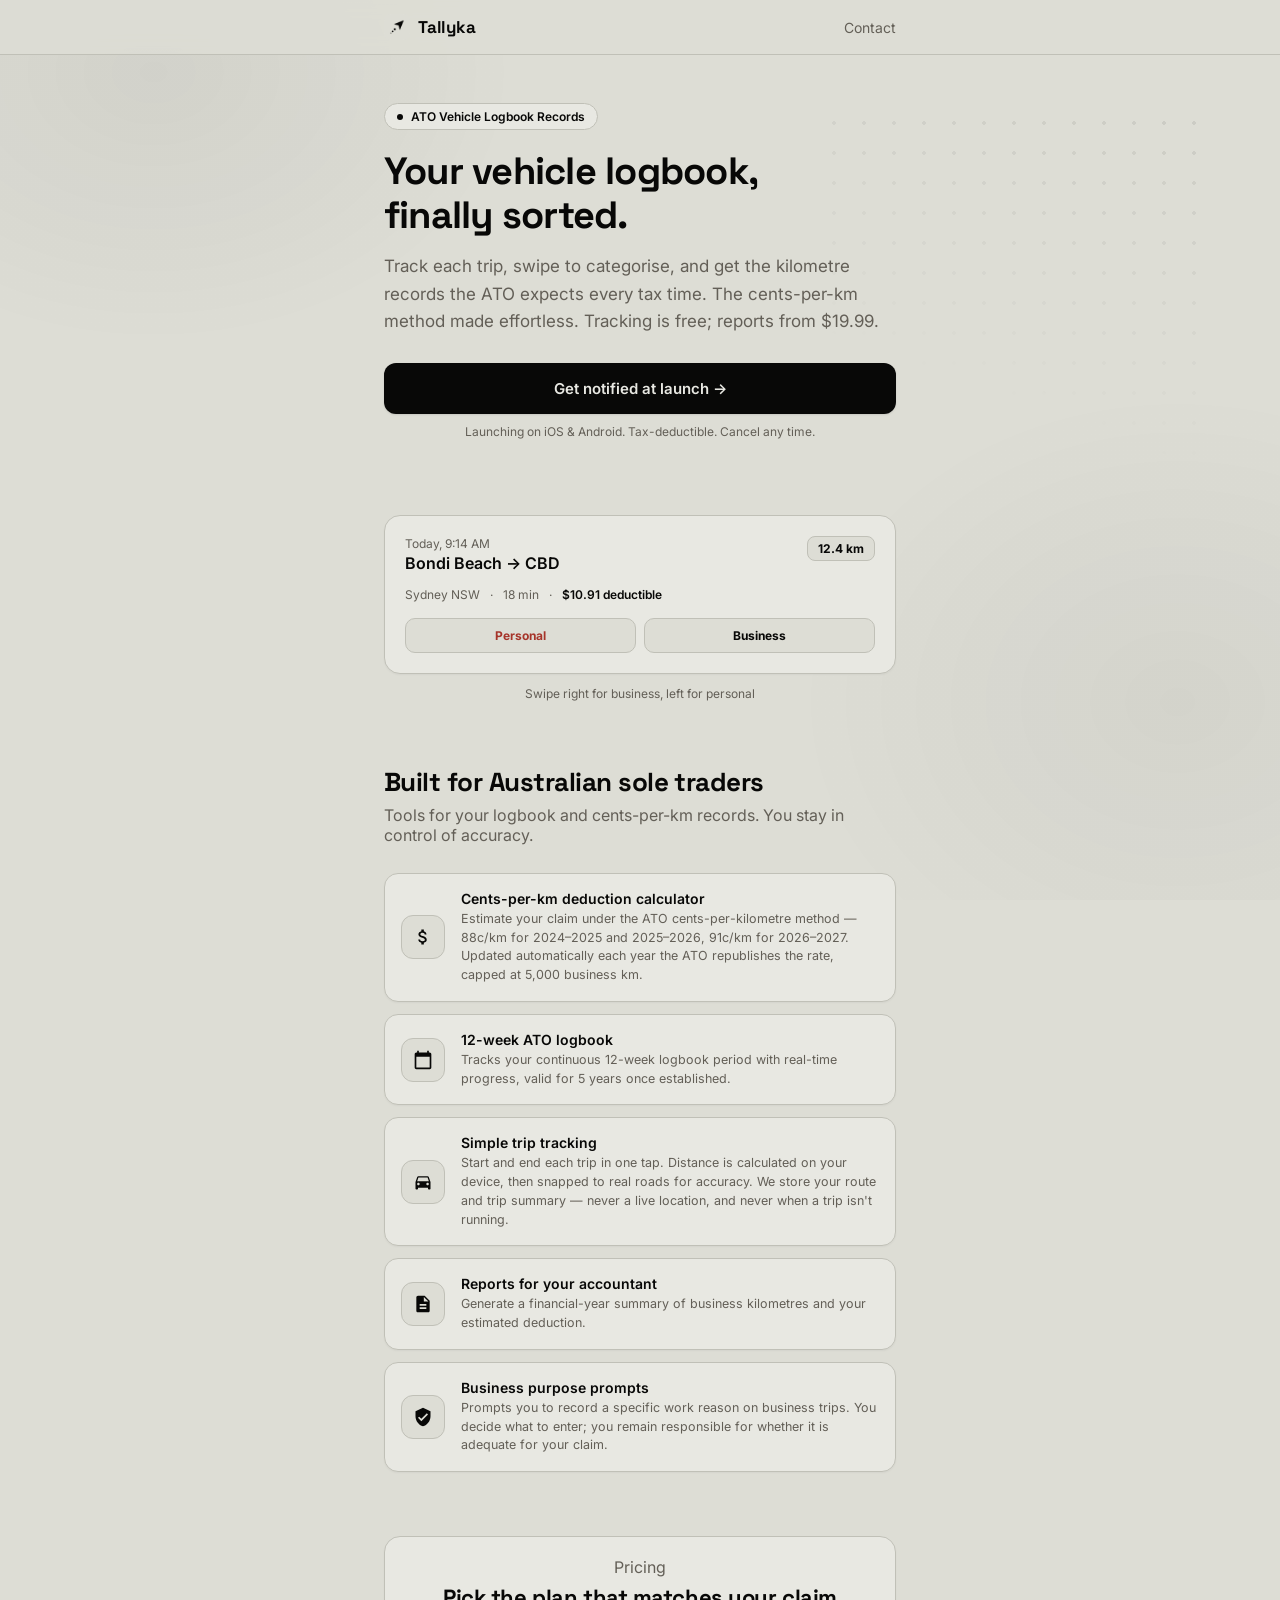
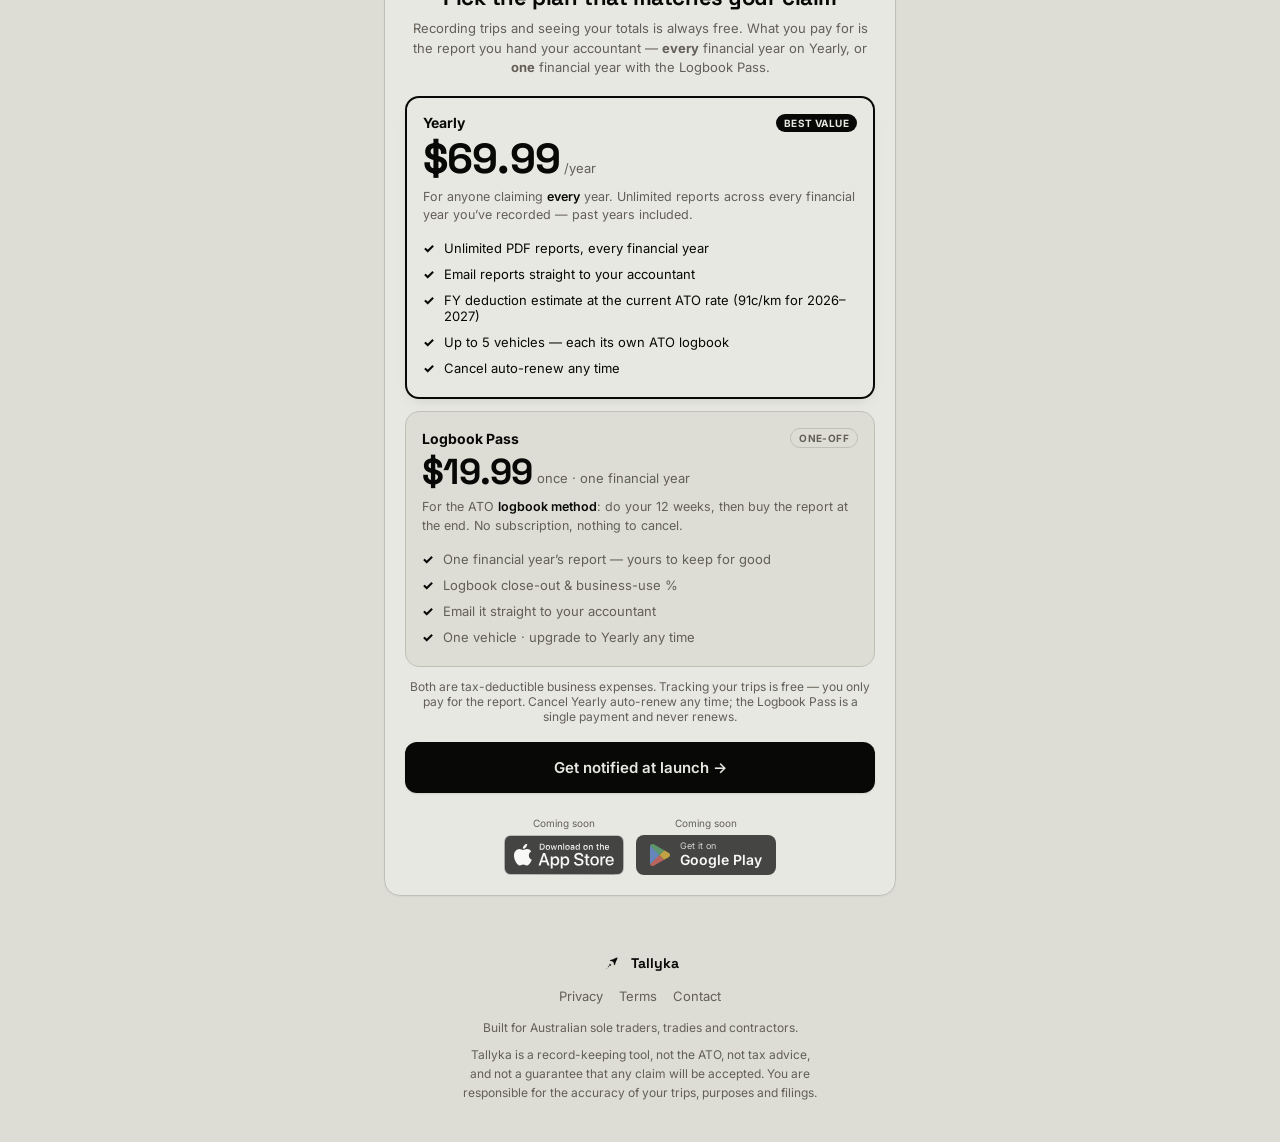
==== commit ac6df490: "Sync site from private repo docs/ (2026-09-29)" ====
--- a/index.html
+++ b/index.html
@@ -7,7 +7,7 @@
 <title>Tallyka | The Frictionless ATO Vehicle Logbook</title>
 <meta name="description" content="Tallyka helps Australian sole traders, tradies and contractors keep the kilometre records the ATO expects. Swipe to categorise trips, generate reports, and estimate your deduction." />
 <meta property="og:title" content="Tallyka | The Frictionless ATO Vehicle Logbook" />
-<meta property="og:description" content="Swipe to categorise trips. Auto-generate record-keeping reports. From $6.99/month." />
+<meta property="og:description" content="Swipe to categorise trips. Auto-generate record-keeping reports. Tracking is free; reports from $19.99." />
 <meta property="og:type" content="website" />
 <meta property="og:image" content="icon.png" />
 <link rel="icon" type="image/png" href="icon.png" />
@@ -261,7 +261,7 @@
   <section style="padding-top:48px;">
     <span class="badge"><span class="dot"></span> ATO Vehicle Logbook Records</span>
     <h1>Your vehicle logbook,<br><span>finally sorted.</span></h1>
-    <p class="lead">Track each trip, swipe to categorise, and get the kilometre records the ATO expects every tax time. The cents-per-km method made effortless. From $6.99/month.</p>
+    <p class="lead">Track each trip, swipe to categorise, and get the kilometre records the ATO expects every tax time. The cents-per-km method made effortless. Tracking is free; reports from $19.99.</p>
     <a class="btn btn-primary" href="mailto:tallyka.info@gmail.com?subject=Notify%20me%20when%20Tallyka%20launches">Get notified at launch →</a>
     <p class="fine">Launching on iOS &amp; Android. Tax-deductible. Cancel any time.</p>
   </section>
@@ -317,7 +317,7 @@
     <div class="card pricing">
       <p class="sub" style="margin-bottom:6px;">Pricing</p>
       <h2 style="font-size:22px;margin-bottom:8px;">Pick the plan that matches your claim</h2>
-      <p class="pricing-intro">Monthly and Yearly are the full app (year-round tracking <strong>and</strong> 12-week logbook). Logbook Pass is only for a one-off 12-week logbook, not a year of Tallyka.</p>
+      <p class="pricing-intro">Recording trips and seeing your totals is always free. What you pay for is the report you hand your accountant &mdash; <strong>every</strong> financial year on Yearly, or <strong>one</strong> financial year with the Logbook Pass.</p>
 
       <div class="plan plan-primary reveal" style="transition-delay:0ms;">
         <div class="plan-head">
@@ -325,43 +325,32 @@
           <span class="plan-badge">Best value</span>
         </div>
         <div class="price-row"><span class="price">$69.99</span><span class="price-sub">/year</span></div>
-        <p class="plan-for"><strong>Save ~$14 vs monthly</strong> (about 2 months free). Full Tallyka for the tax year: cents-per-km all year, plus the 12-week logbook if you need it.</p>
+        <p class="plan-for">For anyone claiming <strong>every</strong> year. Unlimited reports across every financial year you&rsquo;ve recorded &mdash; past years included.</p>
         <ul class="checklist">
-          <li>Everything in Monthly</li>
-          <li>Unlimited trip tracking for 12 months</li>
-          <li>FY reports, purpose prompts, multi-vehicle</li>
-          <li>One payment · cancel auto-renew any time</li>
+          <li>Unlimited PDF reports, every financial year</li>
+          <li>Email reports straight to your accountant</li>
+          <li>FY deduction estimate at the current ATO rate (91c/km for 2026&ndash;2027)</li>
+          <li>Up to 5 vehicles &mdash; each its own ATO logbook</li>
+          <li>Cancel auto-renew any time</li>
         </ul>
       </div>
 
       <div class="plan reveal" style="transition-delay:90ms;">
         <div class="plan-head">
-          <p class="plan-name">Monthly</p>
-          <span class="plan-badge" style="background:transparent;color:var(--muted);border:1px solid var(--border);">Flexible</span>
+          <p class="plan-name">Logbook Pass</p>
+          <span class="plan-badge" style="background:transparent;color:var(--muted);border:1px solid var(--border);">One-off</span>
         </div>
-        <div class="price-row"><span class="price">$6.99</span><span class="price-sub">/month</span></div>
-        <p class="plan-for">Same full product as Yearly, billed monthly. Cancel any time.</p>
+        <div class="price-row"><span class="price">$19.99</span><span class="price-sub">once &middot; one financial year</span></div>
+        <p class="plan-for">For the ATO <strong>logbook method</strong>: do your 12 weeks, then buy the report at the end. No subscription, nothing to cancel.</p>
         <ul class="checklist">
-          <li>Year-round km + 12-week logbook included</li>
-          <li>FY reports &amp; deduction estimate at the current ATO rate (91c/km for 2026–2027)</li>
-          <li>No long commitment</li>
+          <li>One financial year&rsquo;s report &mdash; yours to keep for good</li>
+          <li>Logbook close-out &amp; business-use %</li>
+          <li>Email it straight to your accountant</li>
+          <li>One vehicle &middot; upgrade to Yearly any time</li>
         </ul>
       </div>
 
-      <div class="plan reveal" style="transition-delay:180ms;">
-        <div class="plan-head">
-          <p class="plan-name">Logbook Pass</p>
-        </div>
-        <div class="price-row"><span class="price">$19.99</span><span class="price-sub">once · 12 weeks only</span></div>
-        <p class="plan-for">For the ATO <strong>logbook method</strong> only: one continuous 12-week period. Not the same as Yearly; no year-round tracking.</p>
-        <ul class="checklist">
-          <li>12 weeks of active tracking</li>
-          <li>Logbook close-out &amp; business-use %</li>
-          <li>Upgrade to Monthly or Yearly anytime</li>
-        </ul>
-      </div>
-
-      <p class="price-note">All plans are tax-deductible business expenses. Cancel Monthly or Yearly auto-renew any time.</p>
+      <p class="price-note">Both are tax-deductible business expenses. Tracking your trips is free &mdash; you only pay for the report. Cancel Yearly auto-renew any time; the Logbook Pass is a single payment and never renews.</p>
       <a class="btn btn-primary" href="mailto:tallyka.info@gmail.com?subject=Notify%20me%20when%20Tallyka%20launches">Get notified at launch →</a>
       <div class="stores">
         <span class="store-badge">
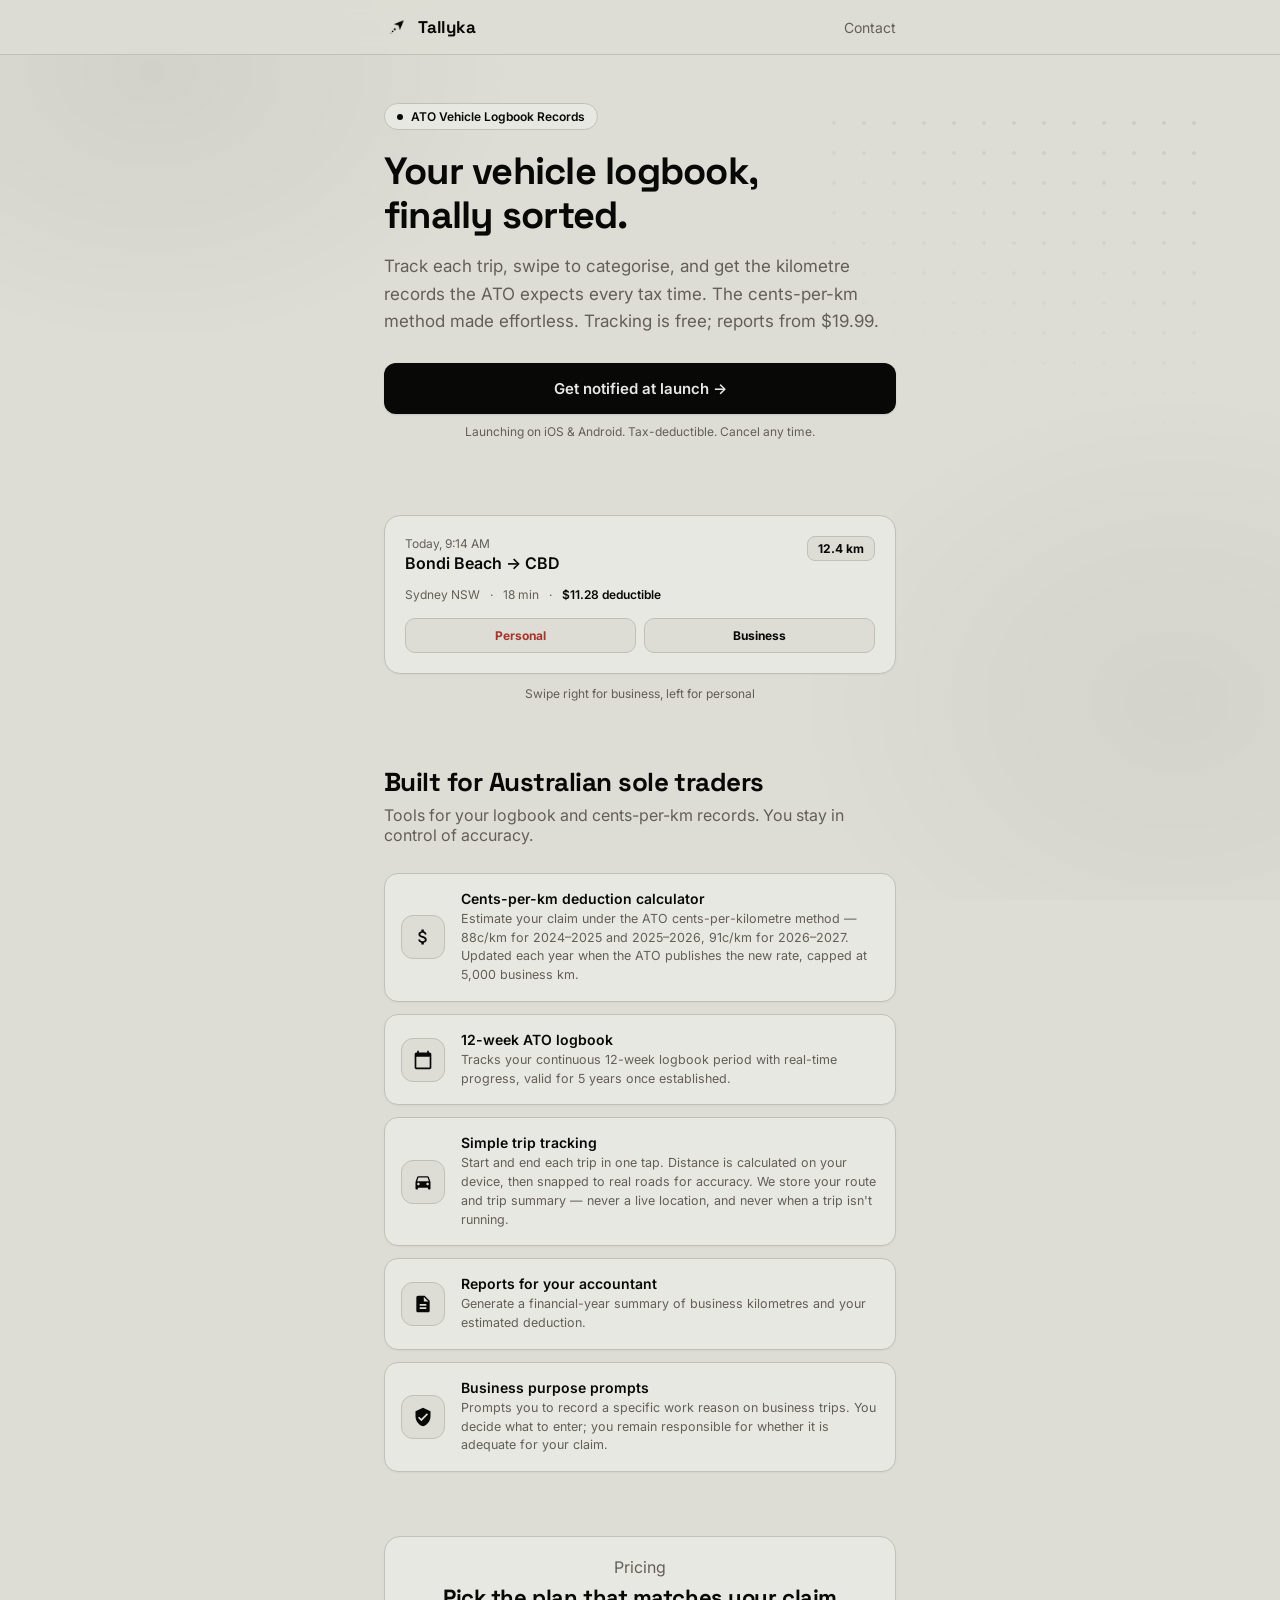
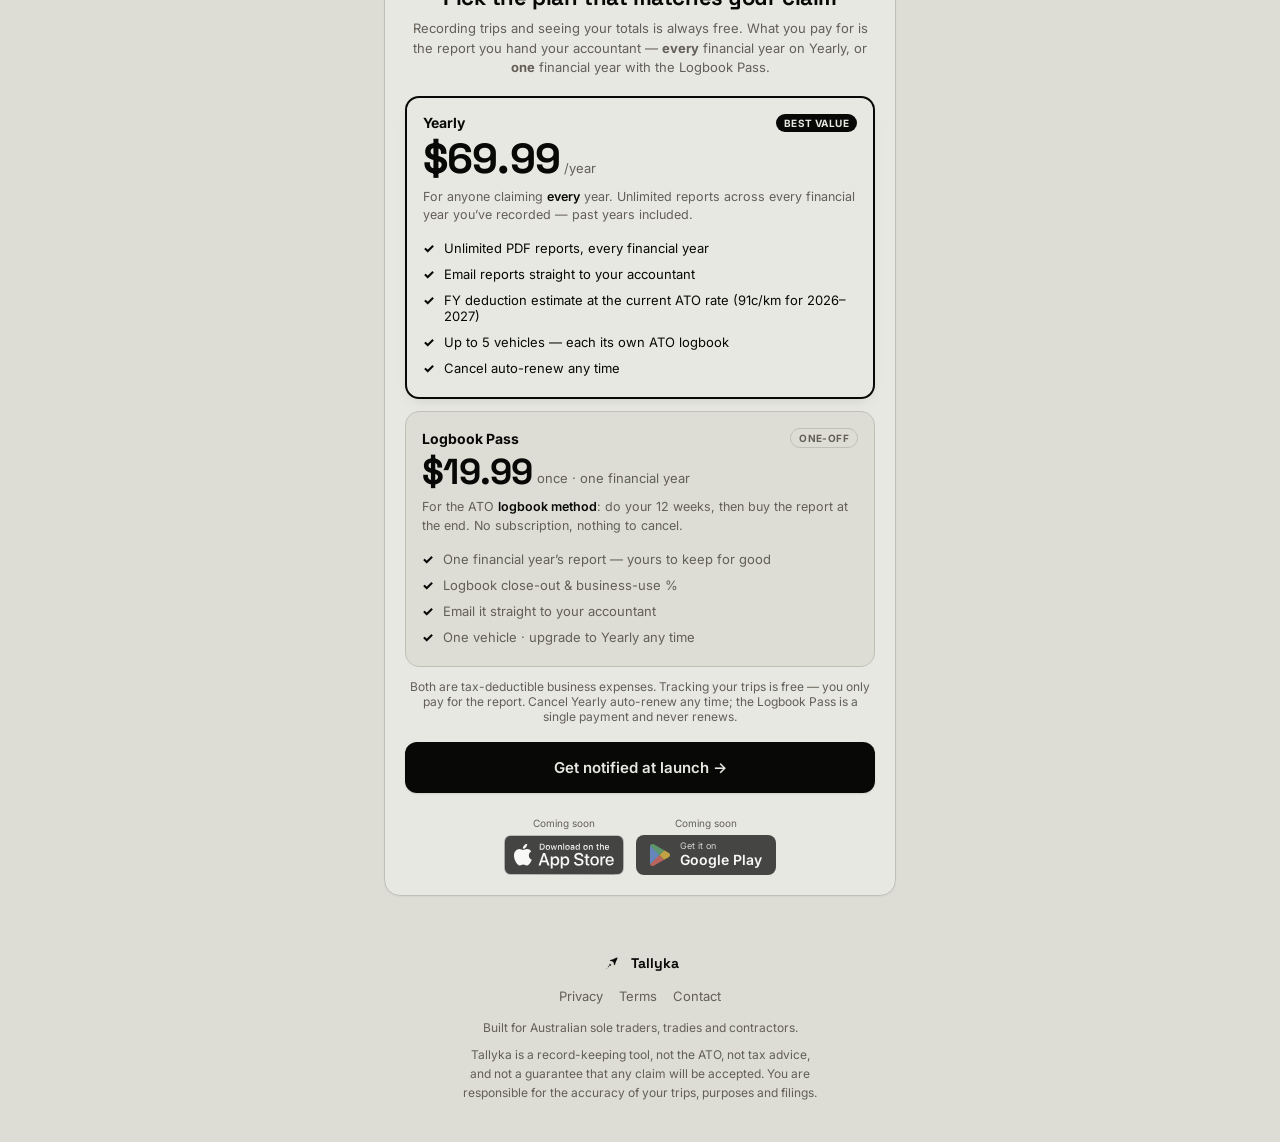
==== commit a0d3118a: "Sync site from private repo docs/ (2026-09-29)" ====
--- a/index.html
+++ b/index.html
@@ -276,7 +276,7 @@
         <div class="pill">12.4 km</div>
       </div>
       <div class="demo-meta">
-        <span>Sydney NSW</span><span>·</span><span>18 min</span><span>·</span><span class="accent">$10.91 deductible</span>
+        <span>Sydney NSW</span><span>·</span><span>18 min</span><span>·</span><span class="accent">$11.28 deductible</span>
       </div>
       <div class="swipe-row">
         <div class="swipe-btn swipe-personal">Personal</div>
@@ -292,7 +292,7 @@
     <div class="feature-grid">
       <div class="feature reveal" style="transition-delay:0ms;">
         <div class="icon"><svg width="20" height="20" viewBox="0 0 24 24" fill="#080807"><path d="M11.8 10.9c-2.27-.59-3-1.2-3-2.15 0-1.09 1.01-1.85 2.7-1.85 1.78 0 2.44.85 2.5 2.1h2.21c-.07-1.72-1.12-3.3-3.21-3.81V3h-3v2.16c-1.94.42-3.5 1.68-3.5 3.61 0 2.31 1.91 3.46 4.7 4.13 2.5.6 3 1.48 3 2.41 0 .69-.49 1.79-2.7 1.79-2.06 0-2.87-.92-2.98-2.1h-2.2c.12 2.19 1.76 3.42 3.68 3.83V21h3v-2.15c1.95-.37 3.5-1.5 3.5-3.55 0-2.84-2.43-3.81-4.7-4.4z"/></svg></div>
-        <div><p class="title">Cents-per-km deduction calculator</p><p class="desc">Estimate your claim under the ATO cents-per-kilometre method — 88c/km for 2024–2025 and 2025–2026, 91c/km for 2026–2027. Updated automatically each year the ATO republishes the rate, capped at 5,000 business km.</p></div>
+        <div><p class="title">Cents-per-km deduction calculator</p><p class="desc">Estimate your claim under the ATO cents-per-kilometre method — 88c/km for 2024–2025 and 2025–2026, 91c/km for 2026–2027. Updated each year when the ATO publishes the new rate, capped at 5,000 business km.</p></div>
       </div>
       <div class="feature reveal" style="transition-delay:60ms;">
         <div class="icon"><svg width="20" height="20" viewBox="0 0 24 24" fill="#080807"><path d="M20 3h-1V1h-2v2H7V1H5v2H4c-1.1 0-2 .9-2 2v16c0 1.1.9 2 2 2h16c1.1 0 2-.9 2-2V5c0-1.1-.9-2-2-2zm0 18H4V8h16v13z"/></svg></div>
